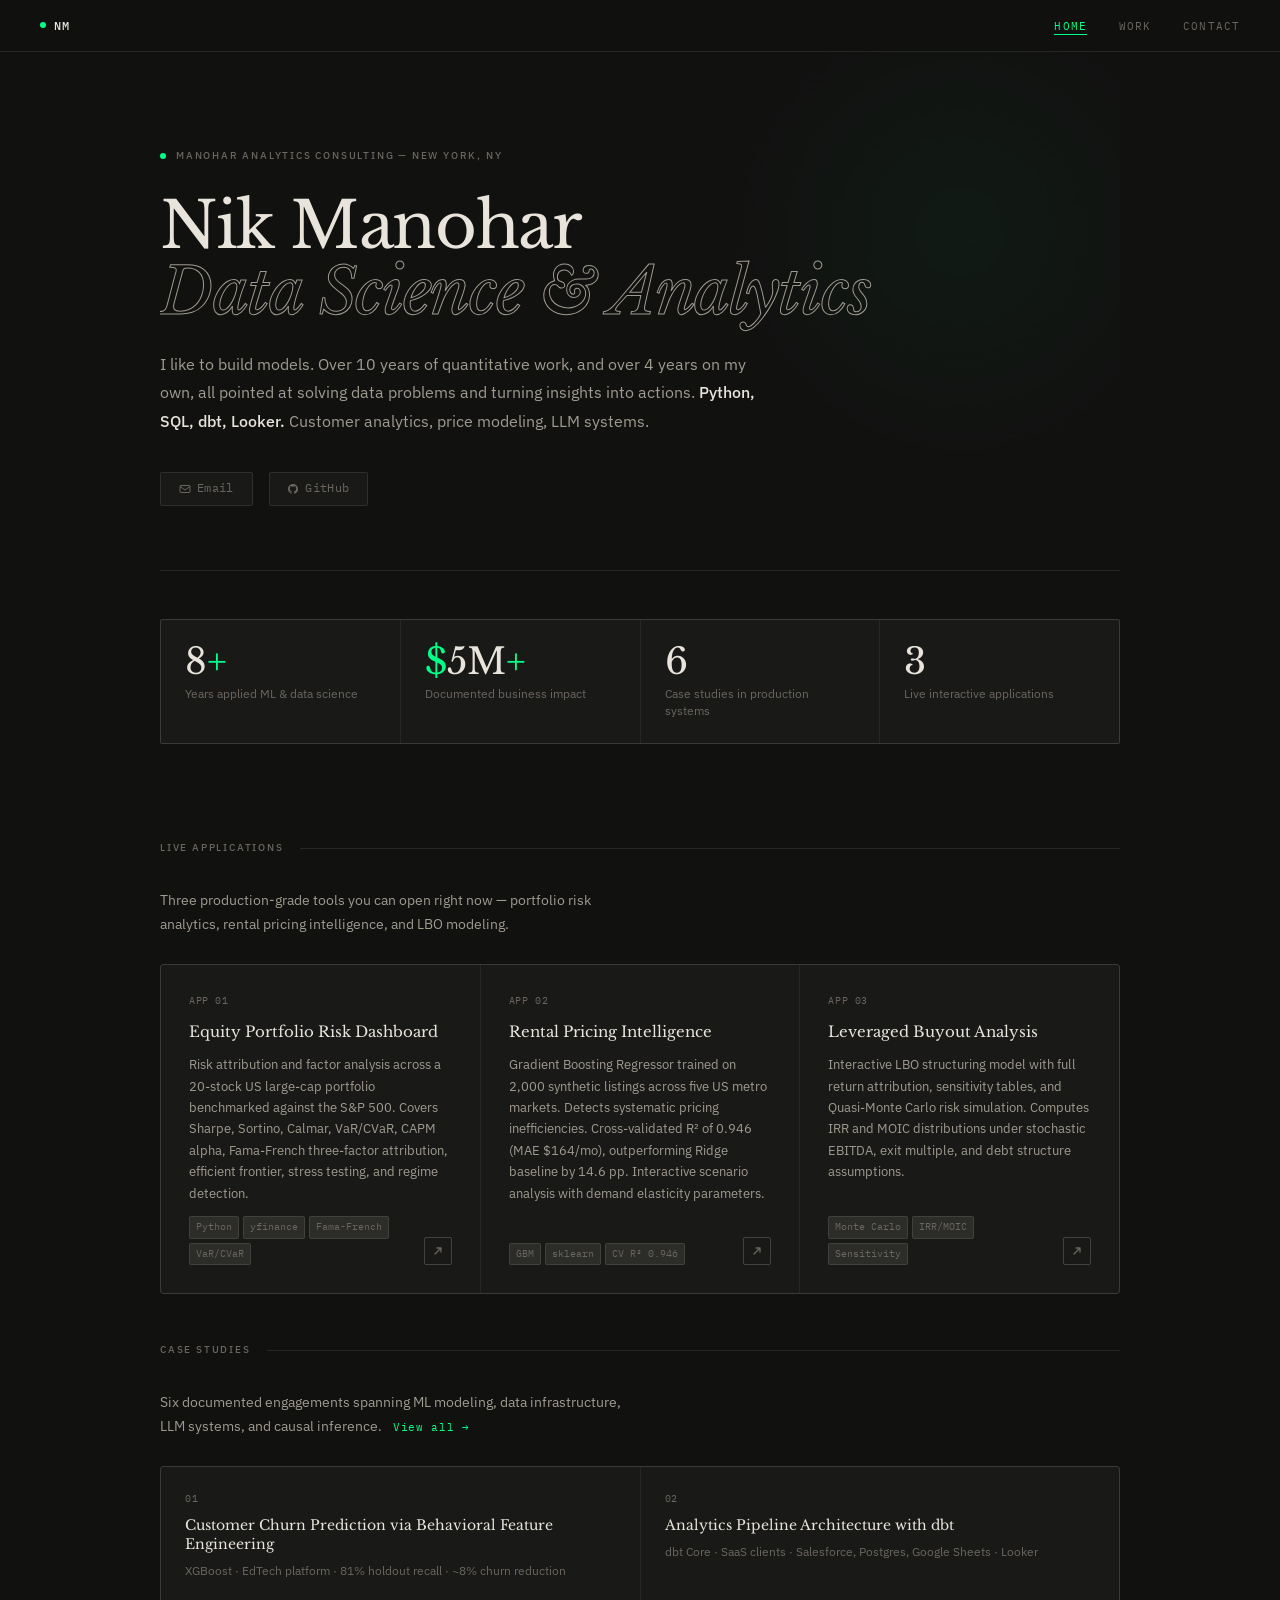
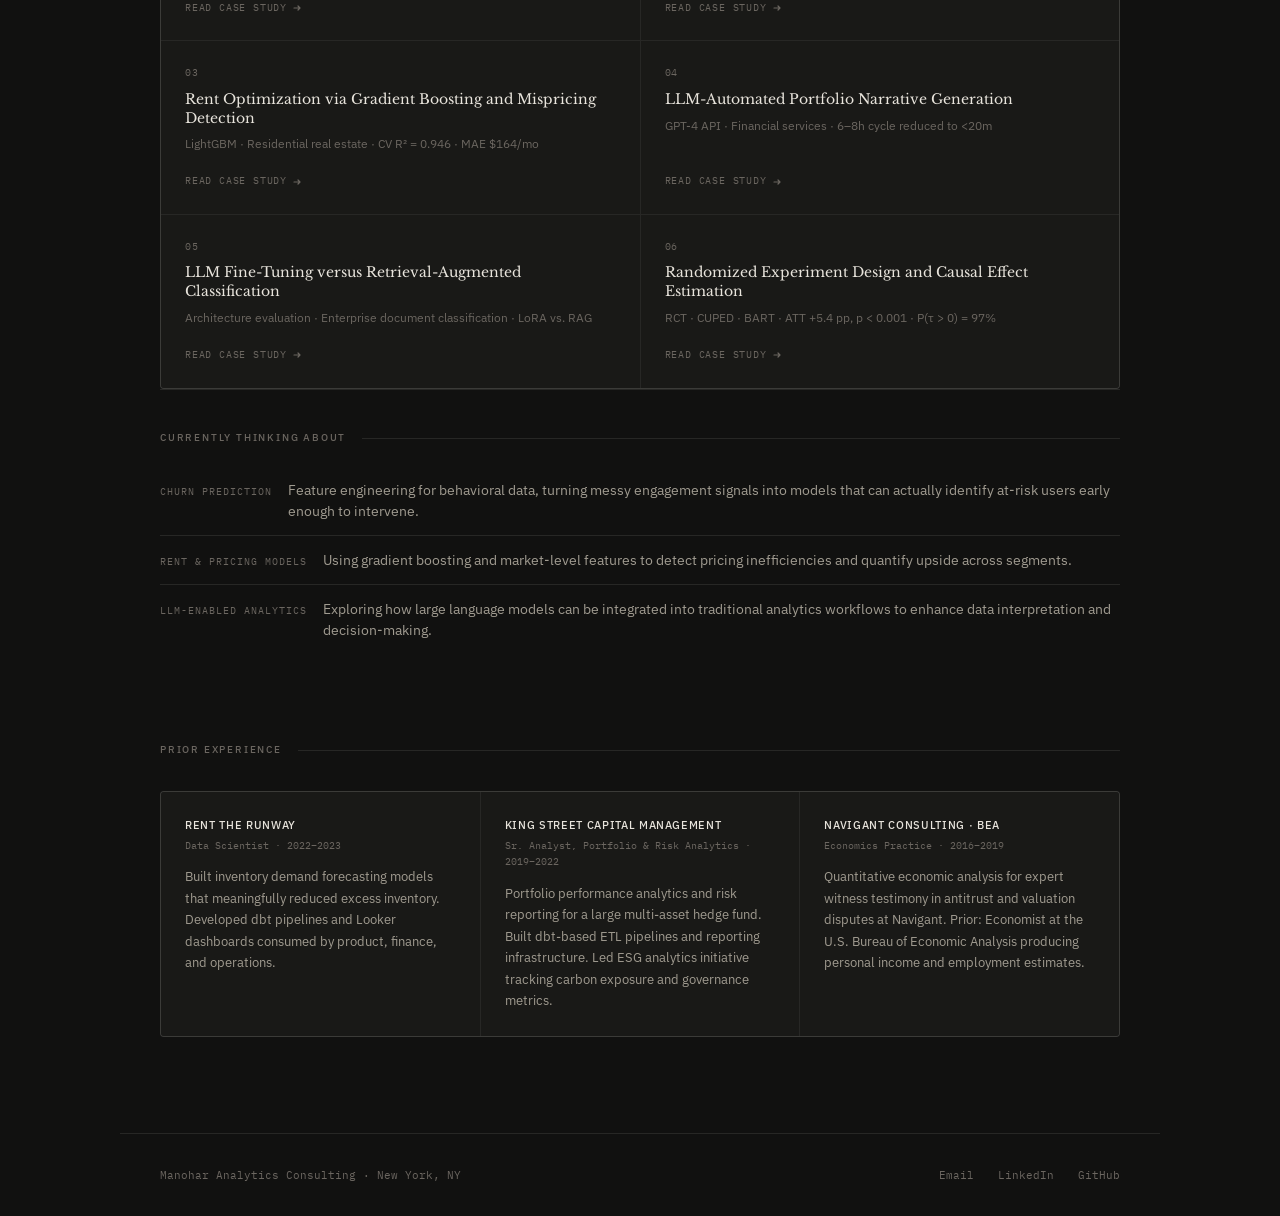
==== index.html @ 90ea55cc "Update index.html" ====
<!DOCTYPE html>
<html lang="en">
<head>
<meta charset="UTF-8">
<meta name="viewport" content="width=device-width, initial-scale=1.0">
<title>Nik Manohar - Data Science &amp; Analytics</title>
<link rel="preconnect" href="https://fonts.googleapis.com">
<link href="https://fonts.googleapis.com/css2?family=Libre+Baskerville:ital,wght@0,400;0,700;1,400&family=IBM+Plex+Sans:wght@300;400;500&family=IBM+Plex+Mono:wght@400;500&display=swap" rel="stylesheet">
<link rel="stylesheet" href="style.css">
<style>
/* ---- HERO ---- */
.hero {
  padding: 6rem 0 4rem;
  border-bottom: 0.5px solid var(--rule);
  position: relative;
  overflow: hidden;
}
.hero::before {
  content: '';
  position: absolute;
  top: -60px; right: -80px;
  width: 480px; height: 480px;
  background: radial-gradient(circle, rgba(0,255,136,0.04) 0%, transparent 70%);
  pointer-events: none;
}
.hero-eyebrow {
  display: flex;
  align-items: center;
  gap: 10px;
  margin-bottom: 1.75rem;
}
.hero-eyebrow .dot {
  width: 6px; height: 6px;
  border-radius: 50%;
  background: var(--accent);
  animation: pulse 2.4s ease-in-out infinite;
}
.hero-name {
  font-family: 'Libre Baskerville', serif;
  font-size: clamp(38px, 6vw, 64px);
  font-weight: 400;
  line-height: 1.04;
  color: var(--ink);
  letter-spacing: -0.02em;
  margin-bottom: 1.5rem;
}
.hero-name em {
  font-style: italic;
  color: transparent;
  -webkit-text-stroke: 1px var(--ink-mid);
  transition: color 0.2s, -webkit-text-stroke-color 0.2s;
}
.hero-name em:hover {
  color: var(--accent);
  -webkit-text-stroke-color: var(--accent);
}
.hero-bio {
  font-size: 16px;
  color: var(--ink-mid);
  line-height: 1.80;
  max-width: 62ch;
  margin-bottom: 2.25rem;
}
.hero-bio strong { color: var(--ink); font-weight: 500; }
.hero-contact {
  display: flex;
  flex-wrap: wrap;
  gap: 0.5rem 1rem;
  align-items: center;
}
.hero-link {
  font-family: 'IBM Plex Mono', monospace;
  font-size: 11.5px;
  color: var(--ink-dim);
  text-decoration: none;
  display: flex; align-items: center; gap: 6px;
  transition: color 0.15s, border-color 0.15s, background 0.15s;
  letter-spacing: 0.04em;
  border: 0.5px solid var(--rule);
  border-radius: 2px;
  padding: 0.4rem 1.1rem;
  background: var(--paper-2);
}
.hero-link:hover { color: var(--accent); border-color: var(--accent); }
.hero-link svg { width: 12px; height: 12px; flex-shrink: 0; }

/* ---- STATS BAND ---- */
.stats-band {
  display: grid;
  grid-template-columns: repeat(4, 1fr);
  gap: 1px;
  background: var(--rule);
  border: 0.5px solid var(--rule);
  border-radius: 2px;
  overflow: hidden;
  margin: 3rem 0;
}
.stat-cell {
  background: var(--paper-2);
  padding: 1.5rem;
  text-align: left;
}
.stat-cell-num {
  font-family: 'Libre Baskerville', serif;
  font-size: 36px;
  line-height: 1;
  color: var(--ink);
  margin-bottom: 6px;
}
.stat-cell-num .accent { color: var(--accent); }
.stat-cell-label { font-size: 12px; color: var(--ink-dim); line-height: 1.4; }
@media(max-width:640px){.stats-band{grid-template-columns:1fr 1fr;}}

/* ---- APP CARDS ---- */
.app-grid {
  display: grid;
  grid-template-columns: repeat(3, 1fr);
  gap: 1px;
  background: var(--rule);
  border: 0.5px solid var(--rule);
  border-radius: 4px;
  overflow: hidden;
}
@media(max-width:700px){.app-grid{grid-template-columns:1fr;}}

.app-card {
  background: var(--paper-2);
  padding: 1.75rem;
  text-decoration: none;
  display: flex; flex-direction: column; gap: 0.75rem;
  transition: background 0.15s;
  position: relative;
  overflow: hidden;
}
.app-card::after {
  content: '';
  position: absolute;
  bottom: 0; left: 0; right: 0;
  height: 2px;
  background: var(--accent);
  transform: scaleX(0);
  transform-origin: left;
  transition: transform 0.25s ease;
}
.app-card:hover { background: var(--paper-3); }
.app-card:hover::after { transform: scaleX(1); }

.app-num {
  font-family: 'IBM Plex Mono', monospace;
  font-size: 10px; color: var(--ink-dim); letter-spacing: 0.06em;
}
.app-title {
  font-family: 'Libre Baskerville', serif;
  font-size: 15px; font-weight: 400;
  color: var(--ink); line-height: 1.35;
}
.app-desc {
  font-size: 13px; color: var(--ink-mid); line-height: 1.65; flex: 1;
}
.app-meta {
  display: flex; justify-content: space-between;
  align-items: flex-end; gap: 0.5rem; margin-top: auto;
}
.tag-row { display: flex; flex-wrap: wrap; gap: 4px; }
.tag {
  font-family: 'IBM Plex Mono', monospace;
  font-size: 10px; padding: 2px 6px; border-radius: 2px;
  background: var(--paper-4); color: var(--ink-dim);
  border: 0.5px solid var(--rule);
}
.app-link-icon {
  width: 28px; height: 28px; flex-shrink: 0;
  border: 0.5px solid var(--rule-mid); border-radius: 2px;
  display: flex; align-items: center; justify-content: center;
  color: var(--ink-dim); transition: all 0.15s;
}
.app-card:hover .app-link-icon { border-color: var(--accent); color: var(--accent); }
.app-link-icon svg { width: 10px; height: 10px; }

/* ---- WORK PREVIEW ---- */
.work-preview {
  display: grid;
  grid-template-columns: repeat(2, 1fr);
  gap: 1px;
  background: var(--rule);
  border: 0.5px solid var(--rule);
  border-radius: 4px;
  overflow: hidden;
}
@media(max-width:640px){.work-preview{grid-template-columns:1fr;}}

.work-card {
  background: var(--paper-2);
  padding: 1.5rem;
  text-decoration: none;
  display: flex; flex-direction: column; gap: 0.5rem;
  transition: background 0.15s;
  border-right: 1px solid transparent;
}
.work-card:hover { background: var(--paper-3); }
.work-card:hover .work-num { color: var(--accent); }

.work-num {
  font-family: 'IBM Plex Mono', monospace;
  font-size: 10px; color: var(--ink-dim);
  letter-spacing: 0.06em; transition: color 0.15s;
}
.work-title {
  font-family: 'Libre Baskerville', serif;
  font-size: 14px; font-weight: 400;
  color: var(--ink); line-height: 1.35;
}
.work-sub {
  font-size: 12px; color: var(--ink-dim); line-height: 1.5;
}
.work-arrow {
  margin-top: auto; padding-top: 0.75rem;
  font-family: 'IBM Plex Mono', monospace;
  font-size: 10px; letter-spacing: 0.08em; text-transform: uppercase;
  color: var(--ink-dim); display: flex; align-items: center; gap: 5px;
  transition: color 0.15s;
}
.work-card:hover .work-arrow { color: var(--accent); }

/* ---- EXPERIENCE ---- */
.exp-grid {
  display: grid;
  grid-template-columns: repeat(3, 1fr);
  gap: 1px; background: var(--rule);
  border: 0.5px solid var(--rule); border-radius: 4px; overflow: hidden;
}
@media(max-width:640px){.exp-grid{grid-template-columns:1fr;}}

.exp-card {
  background: var(--paper-2); padding: 1.5rem;
}
.exp-org { font-size: 11px; font-weight: 500; color: var(--ink); letter-spacing: 0.06em; text-transform: uppercase; margin-bottom: 4px; }
.exp-role { font-family: 'IBM Plex Mono', monospace; font-size: 10px; color: var(--ink-dim); margin-bottom: 0.75rem; }
.exp-body { font-size: 13px; color: var(--ink-mid); line-height: 1.65; }
</style>
</head>
<body>

<nav class="site-nav">
  <a class="nav-logo" href="index.html">
    <span class="dot"></span>
    NM
  </a>
  <ul class="nav-links">
    <li><a href="index.html" class="active">Home</a></li>
    <li><a href="work.html">Work</a></li>
    <li><a href="mailto:manohar.analytics@proton.me">Contact</a></li>
  </ul>
</nav>

<div class="page-wrap">

  <!-- HERO -->
  <section class="hero">
    <div class="hero-eyebrow fade-up">
      <span class="dot"></span>
      <span class="label">Manohar Analytics Consulting — New York, NY</span>
    </div>
    <h1 class="hero-name fade-up fade-up-1">Nik Manohar<br><em>Data Science & Analytics</em></h1>
    <p class="hero-bio fade-up fade-up-2">
      I like to build models. Over 10 years of quantitative work, and over 4 years on my own, all pointed at solving data problems and turning insights into actions. <strong>Python, SQL, dbt, Looker.</strong> Customer analytics, price modeling, LLM systems.
    </p>
    <div class="hero-contact fade-up fade-up-3">
      <a class="hero-link" href="mailto:manohar.analytics@proton.me">
        <svg viewBox="0 0 12 12" fill="none"><rect x="1" y="2.5" width="10" height="7" rx="1" stroke="currentColor" stroke-width="1"/><path d="M1 3.5L6 7l5-3.5" stroke="currentColor" stroke-width="1"/></svg>
        Email
      </a>
      <a class="hero-link" href="https://github.com/nikm-ai" target="_blank">
        <svg viewBox="0 0 12 12" fill="none"><path d="M6 1C3.24 1 1 3.24 1 6c0 2.21 1.43 4.08 3.42 4.74.25.05.34-.11.34-.24v-.85c-1.39.3-1.68-.67-1.68-.67-.23-.58-.56-.73-.56-.73-.45-.31.04-.3.04-.3.5.03.76.51.76.51.44.76 1.16.54 1.44.41.04-.32.17-.54.31-.66-1.1-.13-2.26-.55-2.26-2.45 0-.54.19-.98.51-1.33-.05-.13-.22-.63.05-1.31 0 0 .42-.13 1.37.51a4.76 4.76 0 012.5 0c.95-.64 1.37-.51 1.37-.51.27.68.1 1.18.05 1.31.32.35.51.79.51 1.33 0 1.91-1.16 2.32-2.27 2.45.18.15.34.46.34.93v1.38c0 .13.09.29.34.24A5.01 5.01 0 0011 6c0-2.76-2.24-5-5-5z" fill="currentColor"/></svg>
        GitHub
      </a>
    </div>
  </section>

  <!-- STATS -->
  <div class="stats-band fade-up fade-up-4">
    <div class="stat-cell">
      <div class="stat-cell-num">8<span class="accent">+</span></div>
      <div class="stat-cell-label">Years applied ML &amp; data science</div>
    </div>
    <div class="stat-cell">
      <div class="stat-cell-num"><span class="accent">$</span>5M<span class="accent">+</span></div>
      <div class="stat-cell-label">Documented business impact</div>
    </div>
    <div class="stat-cell">
      <div class="stat-cell-num">6</div>
      <div class="stat-cell-label">Case studies in production systems</div>
    </div>
    <div class="stat-cell">
      <div class="stat-cell-num">3</div>
      <div class="stat-cell-label">Live interactive applications</div>
    </div>
  </div>

  <!-- LIVE APPS -->
  <div class="section-head fade-up">
    <span class="label">Live Applications</span>
  </div>
  <p style="font-size:14px;color:var(--ink-mid);margin-bottom:1.75rem;max-width:58ch;line-height:1.7;">
    Three production-grade tools you can open right now — portfolio risk analytics, rental pricing intelligence, and LBO modeling.
  </p>

  <div class="app-grid">
    <a href="https://nikmportfolioriskdash.streamlit.app/" target="_blank" class="app-card fade-up fade-up-1">
      <div class="app-num">APP 01</div>
      <div class="app-title">Equity Portfolio Risk Dashboard</div>
      <div class="app-desc">Risk attribution and factor analysis across a 20-stock US large-cap portfolio benchmarked against the S&amp;P 500. Covers Sharpe, Sortino, Calmar, VaR/CVaR, CAPM alpha, Fama-French three-factor attribution, efficient frontier, stress testing, and regime detection.</div>
      <div class="app-meta">
        <div class="tag-row">
          <span class="tag">Python</span>
          <span class="tag">yfinance</span>
          <span class="tag">Fama-French</span>
          <span class="tag">VaR/CVaR</span>
        </div>
        <div class="app-link-icon">
          <svg viewBox="0 0 10 10" fill="none"><path d="M2 8L8 2M8 2H4M8 2V6" stroke="currentColor" stroke-width="1.3" stroke-linecap="round"/></svg>
        </div>
      </div>
    </a>

    <a href="https://marketpricingintelligence-atvmumeubevb2x8cpbhddx.streamlit.app/" target="_blank" class="app-card fade-up fade-up-2">
      <div class="app-num">APP 02</div>
      <div class="app-title">Rental Pricing Intelligence</div>
      <div class="app-desc">Gradient Boosting Regressor trained on 2,000 synthetic listings across five US metro markets. Detects systematic pricing inefficiencies. Cross-validated R² of 0.946 (MAE $164/mo), outperforming Ridge baseline by 14.6 pp. Interactive scenario analysis with demand elasticity parameters.</div>
      <div class="app-meta">
        <div class="tag-row">
          <span class="tag">GBM</span>
          <span class="tag">sklearn</span>
          <span class="tag">CV R² 0.946</span>
        </div>
        <div class="app-link-icon">
          <svg viewBox="0 0 10 10" fill="none"><path d="M2 8L8 2M8 2H4M8 2V6" stroke="currentColor" stroke-width="1.3" stroke-linecap="round"/></svg>
        </div>
      </div>
    </a>

    <a href="https://nikmlbo.streamlit.app/" target="_blank" class="app-card fade-up fade-up-3">
      <div class="app-num">APP 03</div>
      <div class="app-title">Leveraged Buyout Analysis</div>
      <div class="app-desc">Interactive LBO structuring model with full return attribution, sensitivity tables, and Quasi-Monte Carlo risk simulation. Computes IRR and MOIC distributions under stochastic EBITDA, exit multiple, and debt structure assumptions.</div>
      <div class="app-meta">
        <div class="tag-row">
          <span class="tag">Monte Carlo</span>
          <span class="tag">IRR/MOIC</span>
          <span class="tag">Sensitivity</span>
        </div>
        <div class="app-link-icon">
          <svg viewBox="0 0 10 10" fill="none"><path d="M2 8L8 2M8 2H4M8 2V6" stroke="currentColor" stroke-width="1.3" stroke-linecap="round"/></svg>
        </div>
      </div>
    </a>
  </div>

  <!-- WORK PREVIEW -->
  <div class="section-head">
    <span class="label">Case Studies</span>
  </div>
  <p style="font-size:14px;color:var(--ink-mid);margin-bottom:1.75rem;max-width:58ch;line-height:1.7;">
    Six documented engagements spanning ML modeling, data infrastructure, LLM systems, and causal inference.
    <a href="work.html" style="color:var(--accent);text-decoration:none;margin-left:8px;font-family:'IBM Plex Mono',monospace;font-size:11px;letter-spacing:0.06em;">View all →</a>
  </p>

  <div class="work-preview">
    <a href="cs-churn.html" class="work-card">
      <div class="work-num">01</div>
      <div class="work-title">Customer Churn Prediction via Behavioral Feature Engineering</div>
      <div class="work-sub">XGBoost · EdTech platform · 81% holdout recall · ~8% churn reduction</div>
      <div class="work-arrow">Read case study <svg width="10" height="10" viewBox="0 0 10 10" fill="none"><path d="M2 5h6M6 3l2 2-2 2" stroke="currentColor" stroke-width="1.2" stroke-linecap="round" stroke-linejoin="round"/></svg></div>
    </a>
    <a href="cs-dbt.html" class="work-card">
      <div class="work-num">02</div>
      <div class="work-title">Analytics Pipeline Architecture with dbt</div>
      <div class="work-sub">dbt Core · SaaS clients · Salesforce, Postgres, Google Sheets · Looker</div>
      <div class="work-arrow">Read case study <svg width="10" height="10" viewBox="0 0 10 10" fill="none"><path d="M2 5h6M6 3l2 2-2 2" stroke="currentColor" stroke-width="1.2" stroke-linecap="round" stroke-linejoin="round"/></svg></div>
    </a>
    <a href="cs-rent.html" class="work-card">
      <div class="work-num">03</div>
      <div class="work-title">Rent Optimization via Gradient Boosting and Mispricing Detection</div>
      <div class="work-sub">LightGBM · Residential real estate · CV R² = 0.946 · MAE $164/mo</div>
      <div class="work-arrow">Read case study <svg width="10" height="10" viewBox="0 0 10 10" fill="none"><path d="M2 5h6M6 3l2 2-2 2" stroke="currentColor" stroke-width="1.2" stroke-linecap="round" stroke-linejoin="round"/></svg></div>
    </a>
    <a href="cs-llm.html" class="work-card">
      <div class="work-num">04</div>
      <div class="work-title">LLM-Automated Portfolio Narrative Generation</div>
      <div class="work-sub">GPT-4 API · Financial services · 6–8h cycle reduced to &lt;20m</div>
      <div class="work-arrow">Read case study <svg width="10" height="10" viewBox="0 0 10 10" fill="none"><path d="M2 5h6M6 3l2 2-2 2" stroke="currentColor" stroke-width="1.2" stroke-linecap="round" stroke-linejoin="round"/></svg></div>
    </a>
    <a href="cs-arch.html" class="work-card">
      <div class="work-num">05</div>
      <div class="work-title">LLM Fine-Tuning versus Retrieval-Augmented Classification</div>
      <div class="work-sub">Architecture evaluation · Enterprise document classification · LoRA vs. RAG</div>
      <div class="work-arrow">Read case study <svg width="10" height="10" viewBox="0 0 10 10" fill="none"><path d="M2 5h6M6 3l2 2-2 2" stroke="currentColor" stroke-width="1.2" stroke-linecap="round" stroke-linejoin="round"/></svg></div>
    </a>
    <a href="cs-rct.html" class="work-card">
      <div class="work-num">06</div>
      <div class="work-title">Randomized Experiment Design and Causal Effect Estimation</div>
      <div class="work-sub">RCT · CUPED · BART · ATT +5.4 pp, p &lt; 0.001 · P(τ &gt; 0) = 97%</div>
      <div class="work-arrow">Read case study <svg width="10" height="10" viewBox="0 0 10 10" fill="none"><path d="M2 5h6M6 3l2 2-2 2" stroke="currentColor" stroke-width="1.2" stroke-linecap="round" stroke-linejoin="round"/></svg></div>
    </a>
  </div>

  <!-- CURRENTLY THINKING ABOUT -->
  <div class="thinking-section fade-up">
    <div class="section-head" style="padding-top:0;margin-bottom:1.25rem;">
      <span class="label">Currently thinking about</span>
    </div>
    <div class="thinking-items">
      <div class="thinking-item">
        <span class="thinking-label">Churn Prediction</span>
        <span class="thinking-text">Feature engineering for behavioral data, turning messy engagement signals into models that can actually identify at-risk users early enough to intervene.</span>
      </div>
      <div class="thinking-item">
        <span class="thinking-label">Rent & Pricing Models</span>
        <span class="thinking-text">Using gradient boosting and market-level features to detect pricing inefficiencies and quantify upside across segments.</span>
      </div>
      <div class="thinking-item">
        <span class="thinking-label">LLM-Enabled Analytics</span>
        <span class="thinking-text">Exploring how large language models can be integrated into traditional analytics workflows to enhance data interpretation and decision-making.</span>
      </div>
    </div>
  </div>

  <!-- EXPERIENCE -->
  <div class="section-head">
    <span class="label">Prior Experience</span>
  </div>
  <div class="exp-grid">
    <div class="exp-card">
      <div class="exp-org">Rent the Runway</div>
      <div class="exp-role">Data Scientist · 2022–2023</div>
      <div class="exp-body">Built inventory demand forecasting models that meaningfully reduced excess inventory. Developed dbt pipelines and Looker dashboards consumed by product, finance, and operations.</div>
    </div>
    <div class="exp-card">
      <div class="exp-org">King Street Capital Management</div>
      <div class="exp-role">Sr. Analyst, Portfolio & Risk Analytics · 2019–2022</div>
      <div class="exp-body">Portfolio performance analytics and risk reporting for a large multi-asset hedge fund. Built dbt-based ETL pipelines and reporting infrastructure. Led ESG analytics initiative tracking carbon exposure and governance metrics.</div>
    </div>
    <div class="exp-card">
      <div class="exp-org">Navigant Consulting · BEA</div>
      <div class="exp-role">Economics Practice · 2016–2019</div>
      <div class="exp-body">Quantitative economic analysis for expert witness testimony in antitrust and valuation disputes at Navigant. Prior: Economist at the U.S. Bureau of Economic Analysis producing personal income and employment estimates.</div>
    </div>
  </div>

</div>

<footer>
  <div class="site-footer">
    <div class="footer-left">Manohar Analytics Consulting · New York, NY</div>
    <div class="footer-links">
      <a href="mailto:manohar.analytics@proton.me" style="color:var(--ink-dim)">Email</a>
      <a href="https://www.linkedin.com/in/nik-manohar/" target="_blank">LinkedIn</a>
      <a href="https://github.com/nikm-ai" target="_blank">GitHub</a>
    </div>
  </div>
</footer>

<div class="cursor-glow" id="cursorGlow"></div>

<script>
// Cursor glow
const glow = document.getElementById('cursorGlow');
let glowVisible = false;
document.addEventListener('mousemove', (e) => {
  glow.style.left = e.clientX + 'px';
  glow.style.top = e.clientY + 'px';
  if (!glowVisible) { glow.style.opacity = '1'; glowVisible = true; }
});
document.addEventListener('mouseleave', () => { glow.style.opacity = '0'; glowVisible = false; });

// Animated stat counters
function animateCounter(el, target, suffix, prefix, duration) {
  const start = performance.now();
  function step(now) {
    const elapsed = now - start;
    const progress = Math.min(elapsed / duration, 1);
    const eased = 1 - Math.pow(1 - progress, 3);
    const current = Math.floor(eased * target);
    el.innerHTML = (prefix || '') + current + (suffix || '');
    if (progress < 1) requestAnimationFrame(step);
    else el.innerHTML = (prefix || '') + target + (suffix || '');
  }
  requestAnimationFrame(step);
}

const statsBand = document.querySelector('.stats-band');
let counted = false;
if (statsBand) {
  const statsObs = new IntersectionObserver((entries) => {
    if (entries[0].isIntersecting && !counted) {
      counted = true;
      const cells = statsBand.querySelectorAll('.stat-cell-num');
      const configs = [
        { prefix: '', target: '8', suffix: '<span class="accent">+</span>' },
        { prefix: '<span class="accent">$</span>', target: '5', suffix: 'M<span class="accent">+</span>' },
        { prefix: '', target: '6', suffix: '' },
        { prefix: '', target: '3', suffix: '' },
      ];
      cells.forEach((el, i) => {
        const c = configs[i];
        if (!c) return;
        const num = parseInt(c.target);
        setTimeout(() => animateCounter(el, num, c.suffix, c.prefix, 800 + i * 120), i * 100);
      });
    }
  }, { threshold: 0.4 });
  statsObs.observe(statsBand);
}
</script>
</body>
</html>
---- style.css ----
@import url('https://fonts.googleapis.com/css2?family=Libre+Baskerville:ital,wght@0,400;0,700;1,400&family=IBM+Plex+Sans:wght@300;400;500&family=IBM+Plex+Mono:wght@400;500&display=swap');

*, *::before, *::after { box-sizing: border-box; margin: 0; padding: 0; }

:root {
  --ink:        #e8e4dc;
  --ink-mid:    #a09b90;
  --ink-dim:    #6b6660;
  --ink-faint:  #3a3733;
  --paper:      #111110;
  --paper-2:    #191917;
  --paper-3:    #222220;
  --paper-4:    #2c2c29;
  --rule:       rgba(232,228,220,0.10);
  --rule-mid:   rgba(232,228,220,0.20);
  --accent:     #00ff88;
  --accent-dim: rgba(0,255,136,0.08);
  --accent-stroke: rgba(0,255,136,0.35);
  --gold:       #c8b97a;
  --gold-dim:   rgba(200,185,122,0.12);
  --red:        #c97a6a;
  --red-dim:    rgba(201,122,106,0.12);
  --teal:       #6aacad;
  --teal-dim:   rgba(106,172,173,0.12);
}

html { background: var(--paper); scroll-behavior: smooth; }

body {
  font-family: 'IBM Plex Sans', sans-serif;
  font-weight: 400;
  font-size: 15px;
  line-height: 1.65;
  color: var(--ink);
  background: var(--paper);
  min-height: 100vh;
}

/* ---- NAV ---- */
.site-nav {
  position: sticky; top: 0; z-index: 100;
  display: flex;
  justify-content: space-between;
  align-items: center;
  padding: 0 2.5rem;
  height: 52px;
  background: rgba(17,17,16,0.92);
  backdrop-filter: blur(12px);
  border-bottom: 0.5px solid var(--rule);
}
.nav-logo {
  font-family: 'IBM Plex Mono', monospace;
  font-size: 12px;
  font-weight: 500;
  letter-spacing: 0.06em;
  color: var(--ink);
  text-decoration: none;
  display: flex;
  align-items: center;
  gap: 8px;
}
.nav-logo .dot {
  width: 6px; height: 6px;
  border-radius: 50%;
  background: var(--accent);
  animation: pulse 2.4s ease-in-out infinite;
}
@keyframes pulse {
  0%,100%{opacity:1;transform:scale(1)} 50%{opacity:0.4;transform:scale(0.75)}
}
.nav-links {
  display: flex; gap: 2rem; list-style: none;
}
.nav-links a {
  font-family: 'IBM Plex Mono', monospace;
  font-size: 11px;
  letter-spacing: 0.10em;
  text-transform: uppercase;
  color: var(--ink-dim);
  text-decoration: none;
  transition: color 0.15s;
}
.nav-links a:hover, .nav-links a.active { color: var(--accent); }

/* ---- LAYOUT ---- */
.page-wrap {
  max-width: 1040px;
  margin: 0 auto;
  padding: 0 2.5rem 6rem;
}

/* ---- TYPE ---- */
.label {
  font-size: 10px;
  font-weight: 500;
  letter-spacing: 0.18em;
  text-transform: uppercase;
  color: var(--ink-dim);
}

h1 {
  font-family: 'Libre Baskerville', serif;
  font-weight: 400;
  line-height: 1.05;
  color: var(--ink);
  letter-spacing: -0.01em;
}
h1 em { font-style: italic; color: var(--ink-mid); }

h2 {
  font-family: 'Libre Baskerville', serif;
  font-weight: 400;
  line-height: 1.2;
  color: var(--ink);
}
h2 em { font-style: italic; color: var(--ink-mid); }

hr.rule {
  border: none;
  border-top: 0.5px solid var(--rule);
  margin: 3rem 0;
}

/* ---- SECTION HEAD ---- */
.section-head {
  display: flex;
  align-items: center;
  gap: 1rem;
  margin-bottom: 2rem;
  padding-top: 3rem;
}
.section-head::after {
  content: '';
  flex: 1;
  height: 0.5px;
  background: var(--rule);
}

/* ---- BUTTONS ---- */
.btn {
  display: inline-flex;
  align-items: center;
  gap: 6px;
  font-family: 'IBM Plex Mono', monospace;
  font-size: 11px;
  font-weight: 500;
  letter-spacing: 0.08em;
  text-transform: uppercase;
  text-decoration: none;
  padding: 8px 18px;
  border: 0.5px solid var(--rule-mid);
  border-radius: 2px;
  color: var(--ink-mid);
  background: transparent;
  cursor: pointer;
  transition: all 0.15s;
}
.btn:hover { border-color: var(--ink-mid); color: var(--ink); background: var(--paper-3); }
.btn.accent { border-color: var(--accent-stroke); color: var(--accent); }
.btn.accent:hover { background: var(--accent-dim); }
.btn svg { width: 10px; height: 10px; flex-shrink: 0; }

/* ---- STAT BOX ---- */
.stat-box {
  border: 0.5px solid var(--rule);
  border-radius: 2px;
  padding: 1rem;
  background: var(--paper-3);
}
.stat-num {
  font-family: 'Libre Baskerville', serif;
  font-size: 30px;
  line-height: 1;
  color: var(--ink);
  margin-bottom: 4px;
}
.stat-num.accent { color: var(--accent); }
.stat-unit {
  font-size: 10px;
  font-weight: 500;
  letter-spacing: 0.09em;
  text-transform: uppercase;
  color: var(--ink-dim);
}
.stat-note {
  font-size: 12px;
  color: var(--ink-dim);
  margin-top: 6px;
  line-height: 1.5;
}

/* ---- CALLOUT ---- */
.callout {
  border-left: 2px solid var(--gold);
  background: var(--gold-dim);
  padding: 0.75rem 1rem;
  border-radius: 0 2px 2px 0;
  font-size: 13px;
  color: var(--ink);
  line-height: 1.65;
  margin: 1rem 0;
}
.callout.accent { border-color: var(--accent); background: var(--accent-dim); }
.callout.red { border-color: var(--red); background: var(--red-dim); color: var(--ink-mid); }
.callout.teal { border-color: var(--teal); background: var(--teal-dim); color: var(--ink-mid); }

/* ---- TABLE ---- */
.dtable { width:100%; border-collapse:collapse; font-size:12.5px; }
.dtable th {
  font-size:10px; font-weight:500; letter-spacing:0.12em; text-transform:uppercase;
  color:var(--ink-dim); text-align:left; padding:6px 12px 6px 0;
  border-bottom:0.5px solid var(--rule-mid);
}
.dtable td {
  padding:8px 12px 8px 0; color:var(--ink-mid);
  border-bottom:0.5px solid var(--rule);
  vertical-align:top; line-height:1.5;
}
.dtable td:first-child { color:var(--ink); }
.dtable tr:last-child td { border-bottom:none; }

/* ---- BAR CHART ---- */
.bar-chart { display:flex; flex-direction:column; gap:10px; }
.bar-row { display:flex; align-items:center; gap:10px; }
.bar-label { font-size:12px; color:var(--ink-mid); min-width:130px; flex-shrink:0; }
.bar-track { flex:1; height:5px; background:var(--paper-4); border-radius:1px; overflow:hidden; }
.bar-fill { height:100%; border-radius:1px; background: var(--ink-faint); }
.bar-fill.accent { background: var(--accent); }
.bar-fill.teal { background: var(--teal); }
.bar-val { font-family:'IBM Plex Mono',monospace; font-size:11px; color:var(--ink-dim); min-width:50px; text-align:right; }

/* ---- BLIST ---- */
.blist { list-style:none; padding:0; margin:0.75rem 0; }
.blist li {
  font-size:13.5px; color:var(--ink-mid);
  padding:7px 0 7px 1.25rem;
  border-bottom:0.5px solid var(--rule);
  position:relative; line-height:1.55;
}
.blist li:last-child { border-bottom:none; }
.blist li::before {
  content:''; position:absolute; left:0; top:15px;
  width:5px; height:1px; background:var(--ink-dim);
}

/* ---- CODE INLINE ---- */
code {
  font-family:'IBM Plex Mono',monospace; font-size:12px;
  background:var(--paper-4); padding:1px 5px; border-radius:2px; color:var(--teal);
}

/* ---- VERDICT ---- */
.verdict {
  display:inline-block; font-size:10px; font-weight:500;
  letter-spacing:0.10em; text-transform:uppercase;
  padding:3px 10px; border-radius:2px; margin-bottom:0.75rem;
}
.verdict.rec { background:var(--teal-dim); color:var(--teal); border:0.5px solid var(--teal); }
.verdict.out { background:var(--red-dim); color:var(--red); border:0.5px solid var(--red); }
.verdict.neu { background:var(--gold-dim); color:var(--gold); border:0.5px solid var(--gold); }

/* ---- FOOTNOTE ---- */
.footnote {
  font-size:11.5px; color:var(--ink-dim);
  border-top:0.5px solid var(--rule);
  padding-top:0.75rem; margin-top:1.25rem;
  font-style:italic; line-height:1.6;
}

/* ---- TWO / THREE COL ---- */
.two-col { display:grid; grid-template-columns:1fr 1fr; gap:2.5rem; }
.three-col { display:grid; grid-template-columns:repeat(3,1fr); gap:1rem; }
@media(max-width:640px){
  .two-col{grid-template-columns:1fr;}
  .three-col{grid-template-columns:1fr 1fr;}
}

/* ---- PIPELINE ---- */
.pipeline {
  display:grid; grid-template-columns:repeat(5,1fr);
  gap:1px; background:var(--rule);
  border:0.5px solid var(--rule); border-radius:2px; overflow:hidden; margin:1rem 0;
}
.pl-node { background:var(--paper-3); padding:0.75rem; text-align:center; }
.pl-name { font-size:11px; font-weight:500; color:var(--ink); letter-spacing:0.04em; }
.pl-sub { font-size:10px; color:var(--ink-dim); margin-top:2px; }
.pl-node.active .pl-name { color:var(--accent); }

/* ---- FOOTER ---- */
.site-footer {
  border-top:0.5px solid var(--rule);
  padding:2rem 2.5rem;
  display:flex;
  justify-content:space-between;
  align-items:center;
  max-width:1040px;
  margin:0 auto;
}
.footer-left { font-family:'IBM Plex Mono',monospace; font-size:11px; color:var(--ink-dim); }
.footer-links { display:flex; gap:1.5rem; }
.footer-links a {
  font-family:'IBM Plex Mono',monospace; font-size:11px;
  color:var(--ink-dim); text-decoration:none;
  transition:color 0.15s;
}
.footer-links a:hover { color:var(--accent); }

/* ---- FADE IN ---- */
@keyframes fadeUp {
  from { opacity:0; transform:translateY(16px); }
  to { opacity:1; transform:translateY(0); }
}
.fade-up { animation: fadeUp 0.5s ease both; }
.fade-up-1 { animation-delay: 0.05s; }
.fade-up-2 { animation-delay: 0.12s; }
.fade-up-3 { animation-delay: 0.20s; }
.fade-up-4 { animation-delay: 0.28s; }
.fade-up-5 { animation-delay: 0.36s; }

/* ---- CURSOR GLOW ---- */
.cursor-glow {
  pointer-events: none;
  position: fixed;
  width: 320px; height: 320px;
  border-radius: 50%;
  background: radial-gradient(circle, rgba(0,255,136,0.06) 0%, transparent 70%);
  transform: translate(-50%, -50%);
  transition: opacity 0.3s ease;
  z-index: 9999;
  opacity: 0;
}

/* ---- ENHANCED CARD HOVER ---- */
.app-card {
  transition: background 0.2s, transform 0.2s, box-shadow 0.2s !important;
}
.app-card:hover {
  transform: translateY(-2px);
  box-shadow: 0 8px 32px rgba(0,255,136,0.06);
}

.stat-cell {
  transition: background 0.2s;
  cursor: default;
}
.stat-cell:hover {
  background: var(--paper-3);
}
.stat-cell:hover .stat-cell-num { color: var(--accent); }
.stat-cell:hover .stat-cell-num .accent { color: var(--ink); }

.work-card {
  transition: background 0.2s, transform 0.15s !important;
}
.work-card:hover {
  transform: translateX(3px);
}

.exp-card {
  transition: background 0.2s;
}
.exp-card:hover {
  background: var(--paper-3);
}
.exp-card:hover .exp-org { color: var(--accent); }

/* ---- NAV LINK UNDERLINE DRAW ---- */
.nav-links a {
  position: relative;
}
.nav-links a::after {
  content: '';
  position: absolute;
  bottom: -2px; left: 0;
  width: 100%; height: 1px;
  background: var(--accent);
  transform: scaleX(0);
  transform-origin: left;
  transition: transform 0.2s ease;
}
.nav-links a:hover::after,
.nav-links a.active::after {
  transform: scaleX(1);
}

/* ---- HERO LINK HOVER ---- */
.hero-link {
  transition: color 0.15s, letter-spacing 0.15s !important;
}
.hero-link:hover {
  letter-spacing: 0.06em;
}

/* ---- STAT COUNTER ANIMATION ---- */
@keyframes countUp {
  from { opacity: 0; transform: translateY(8px); }
  to { opacity: 1; transform: translateY(0); }
}
.stat-cell-num.counting {
  animation: countUp 0.4s ease both;
}

/* ---- TAG HOVER ---- */
.tag, .cs-tag {
  transition: background 0.15s, border-color 0.15s, color 0.15s;
}
.tag:hover, .cs-tag:hover {
  background: var(--paper-3);
  border-color: var(--accent-stroke);
  color: var(--ink);
}

/* ---- CS ROW ENHANCED ---- */
.cs-row {
  transition: background 0.15s, padding-left 0.15s;
}
.cs-row:hover {
  padding-left: 6px;
}

/* ---- FOOTER LINK UNDERLINE ---- */
.footer-links a {
  position: relative;
}
.footer-links a::after {
  content: '';
  position: absolute;
  bottom: -2px; left: 0;
  width: 100%; height: 1px;
  background: var(--accent);
  transform: scaleX(0);
  transform-origin: left;
  transition: transform 0.18s ease;
}
.footer-links a:hover::after {
  transform: scaleX(1);
}

/* ---- SECTION HEAD LABEL HOVER ---- */
.section-head:hover .label {
  color: var(--accent);
  transition: color 0.15s;
}

/* ---- OUTCOME CELL HOVER (case studies) ---- */
.outcome-cell {
  transition: background 0.15s;
}
.outcome-cell:hover {
  background: var(--paper-3);
}
.outcome-cell:hover .outcome-num {
  text-shadow: 0 0 20px rgba(0,255,136,0.3);
}

/* ---- THINKING SECTION ---- */
.thinking-section {
  margin: 0;
  padding: 2.5rem 0;
  border-top: 0.5px solid var(--rule);
}
.thinking-items {
  display: flex;
  flex-direction: column;
  gap: 0;
}
.thinking-item {
  display: flex;
  align-items: baseline;
  gap: 1rem;
  padding: 0.85rem 0;
  border-bottom: 0.5px solid var(--rule);
  transition: padding-left 0.15s;
}
.thinking-item:last-child { border-bottom: none; }
.thinking-item:hover { padding-left: 6px; }
.thinking-item:hover .thinking-label { color: var(--accent); }
.thinking-label {
  font-family: 'IBM Plex Mono', monospace;
  font-size: 10px;
  letter-spacing: 0.10em;
  text-transform: uppercase;
  color: var(--ink-dim);
  min-width: 80px;
  flex-shrink: 0;
  transition: color 0.15s;
}
.thinking-text {
  font-size: 13.5px;
  color: var(--ink-mid);
  line-height: 1.55;
}
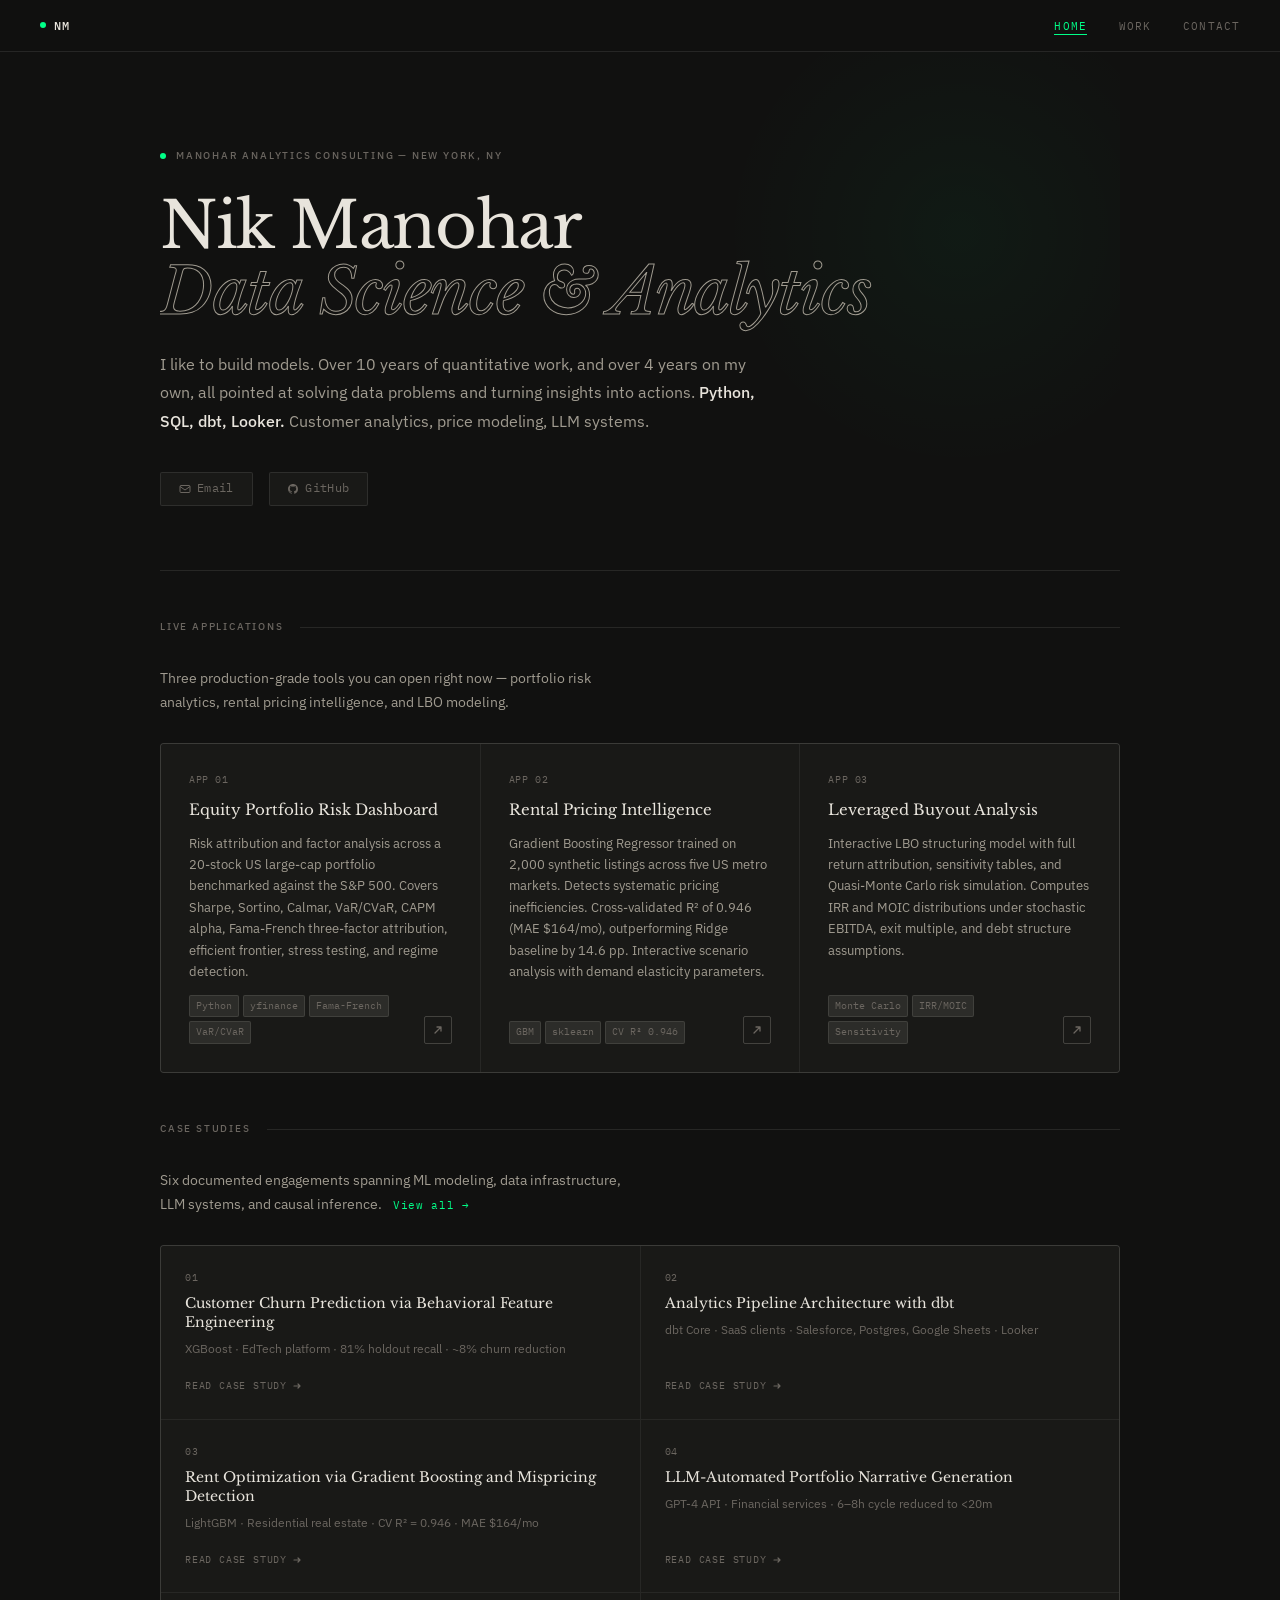
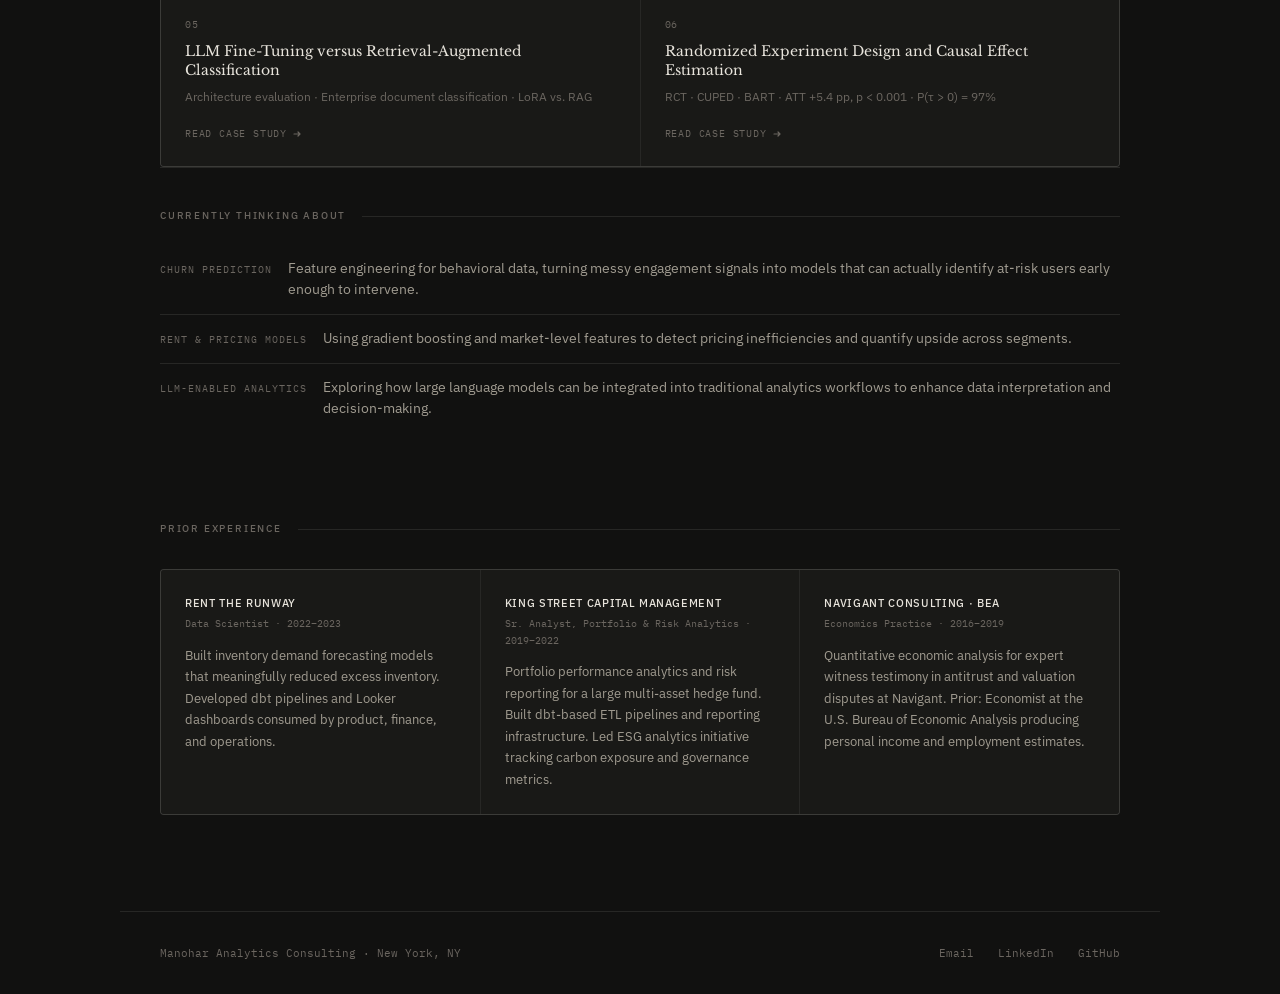
==== commit 0919f17c: "removing stats" ====
--- a/index.html
+++ b/index.html
@@ -276,26 +276,6 @@
       </a>
     </div>
   </section>
-
-  <!-- STATS -->
-  <div class="stats-band fade-up fade-up-4">
-    <div class="stat-cell">
-      <div class="stat-cell-num">8<span class="accent">+</span></div>
-      <div class="stat-cell-label">Years applied ML &amp; data science</div>
-    </div>
-    <div class="stat-cell">
-      <div class="stat-cell-num"><span class="accent">$</span>5M<span class="accent">+</span></div>
-      <div class="stat-cell-label">Documented business impact</div>
-    </div>
-    <div class="stat-cell">
-      <div class="stat-cell-num">6</div>
-      <div class="stat-cell-label">Case studies in production systems</div>
-    </div>
-    <div class="stat-cell">
-      <div class="stat-cell-num">3</div>
-      <div class="stat-cell-label">Live interactive applications</div>
-    </div>
-  </div>
 
   <!-- LIVE APPS -->
   <div class="section-head fade-up">
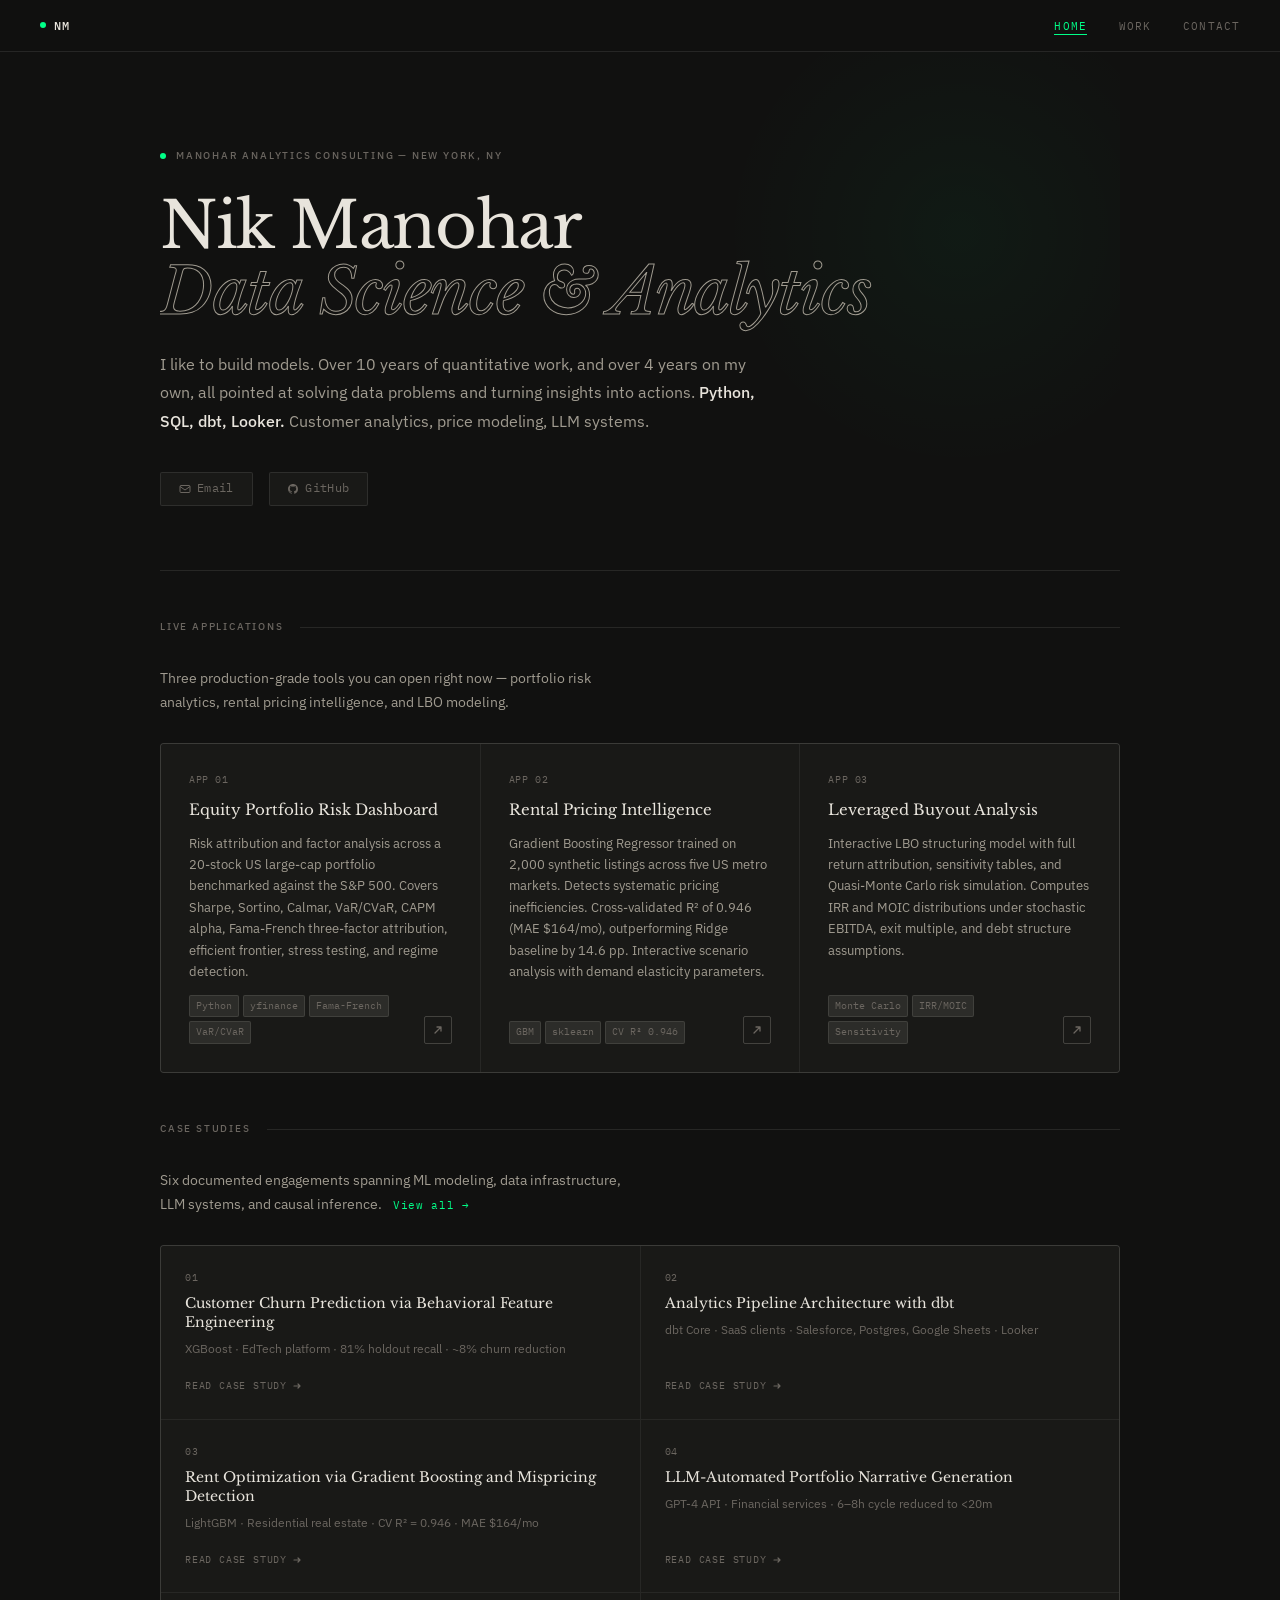
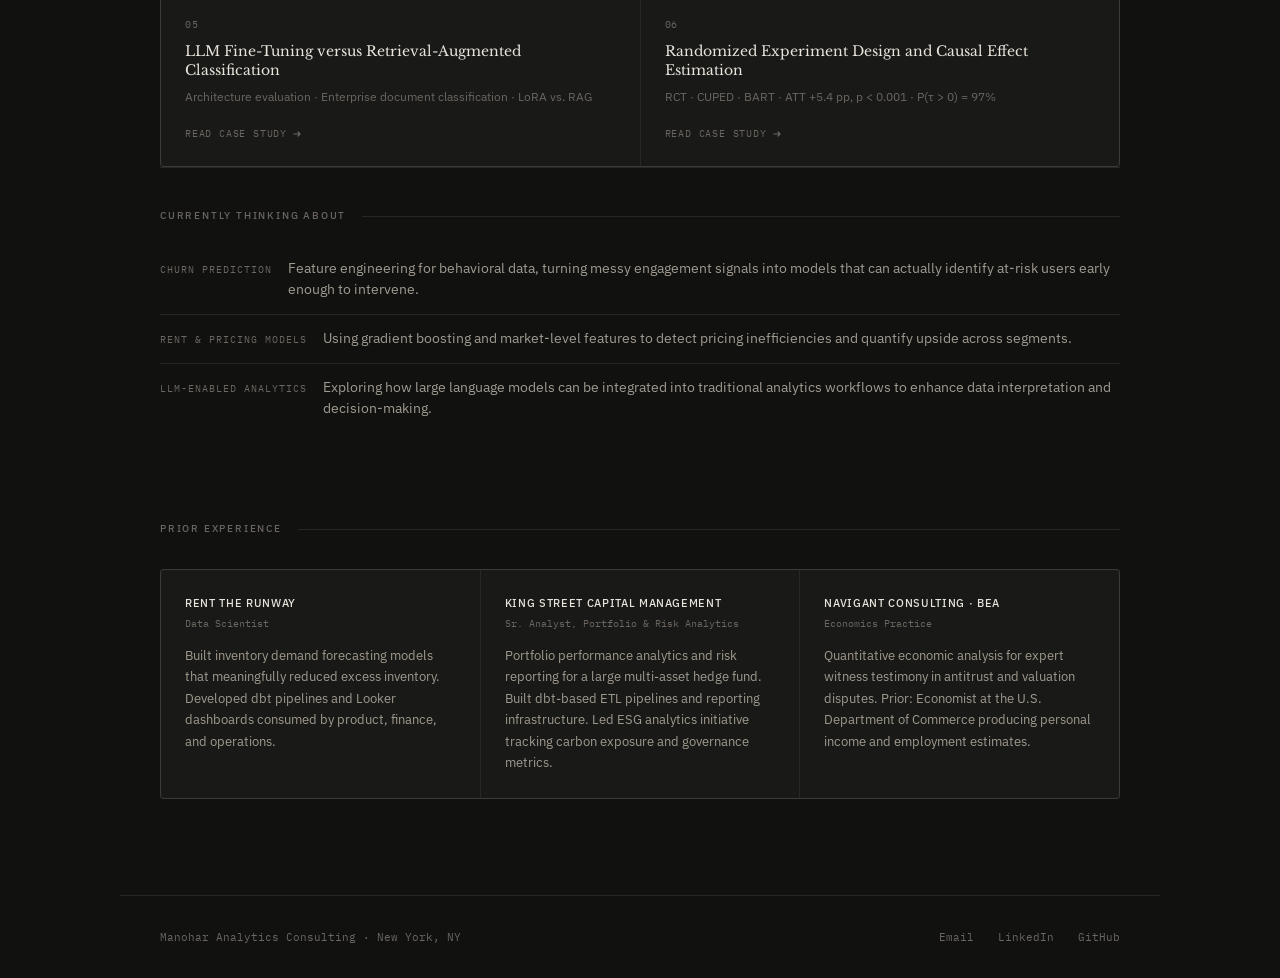
==== commit ce3f8a72: "Update print statement from 'Hello' to 'Goodbye'" ====
--- a/index.html
+++ b/index.html
@@ -412,18 +412,18 @@
   <div class="exp-grid">
     <div class="exp-card">
       <div class="exp-org">Rent the Runway</div>
-      <div class="exp-role">Data Scientist · 2022–2023</div>
+      <div class="exp-role">Data Scientist</div>
       <div class="exp-body">Built inventory demand forecasting models that meaningfully reduced excess inventory. Developed dbt pipelines and Looker dashboards consumed by product, finance, and operations.</div>
     </div>
     <div class="exp-card">
       <div class="exp-org">King Street Capital Management</div>
-      <div class="exp-role">Sr. Analyst, Portfolio & Risk Analytics · 2019–2022</div>
+      <div class="exp-role">Sr. Analyst, Portfolio & Risk Analytics</div>
       <div class="exp-body">Portfolio performance analytics and risk reporting for a large multi-asset hedge fund. Built dbt-based ETL pipelines and reporting infrastructure. Led ESG analytics initiative tracking carbon exposure and governance metrics.</div>
     </div>
     <div class="exp-card">
       <div class="exp-org">Navigant Consulting · BEA</div>
-      <div class="exp-role">Economics Practice · 2016–2019</div>
-      <div class="exp-body">Quantitative economic analysis for expert witness testimony in antitrust and valuation disputes at Navigant. Prior: Economist at the U.S. Bureau of Economic Analysis producing personal income and employment estimates.</div>
+      <div class="exp-role">Economics Practice</div>
+      <div class="exp-body">Quantitative economic analysis for expert witness testimony in antitrust and valuation disputes. Prior: Economist at the U.S. Department of Commerce producing personal income and employment estimates.</div>
     </div>
   </div>
 
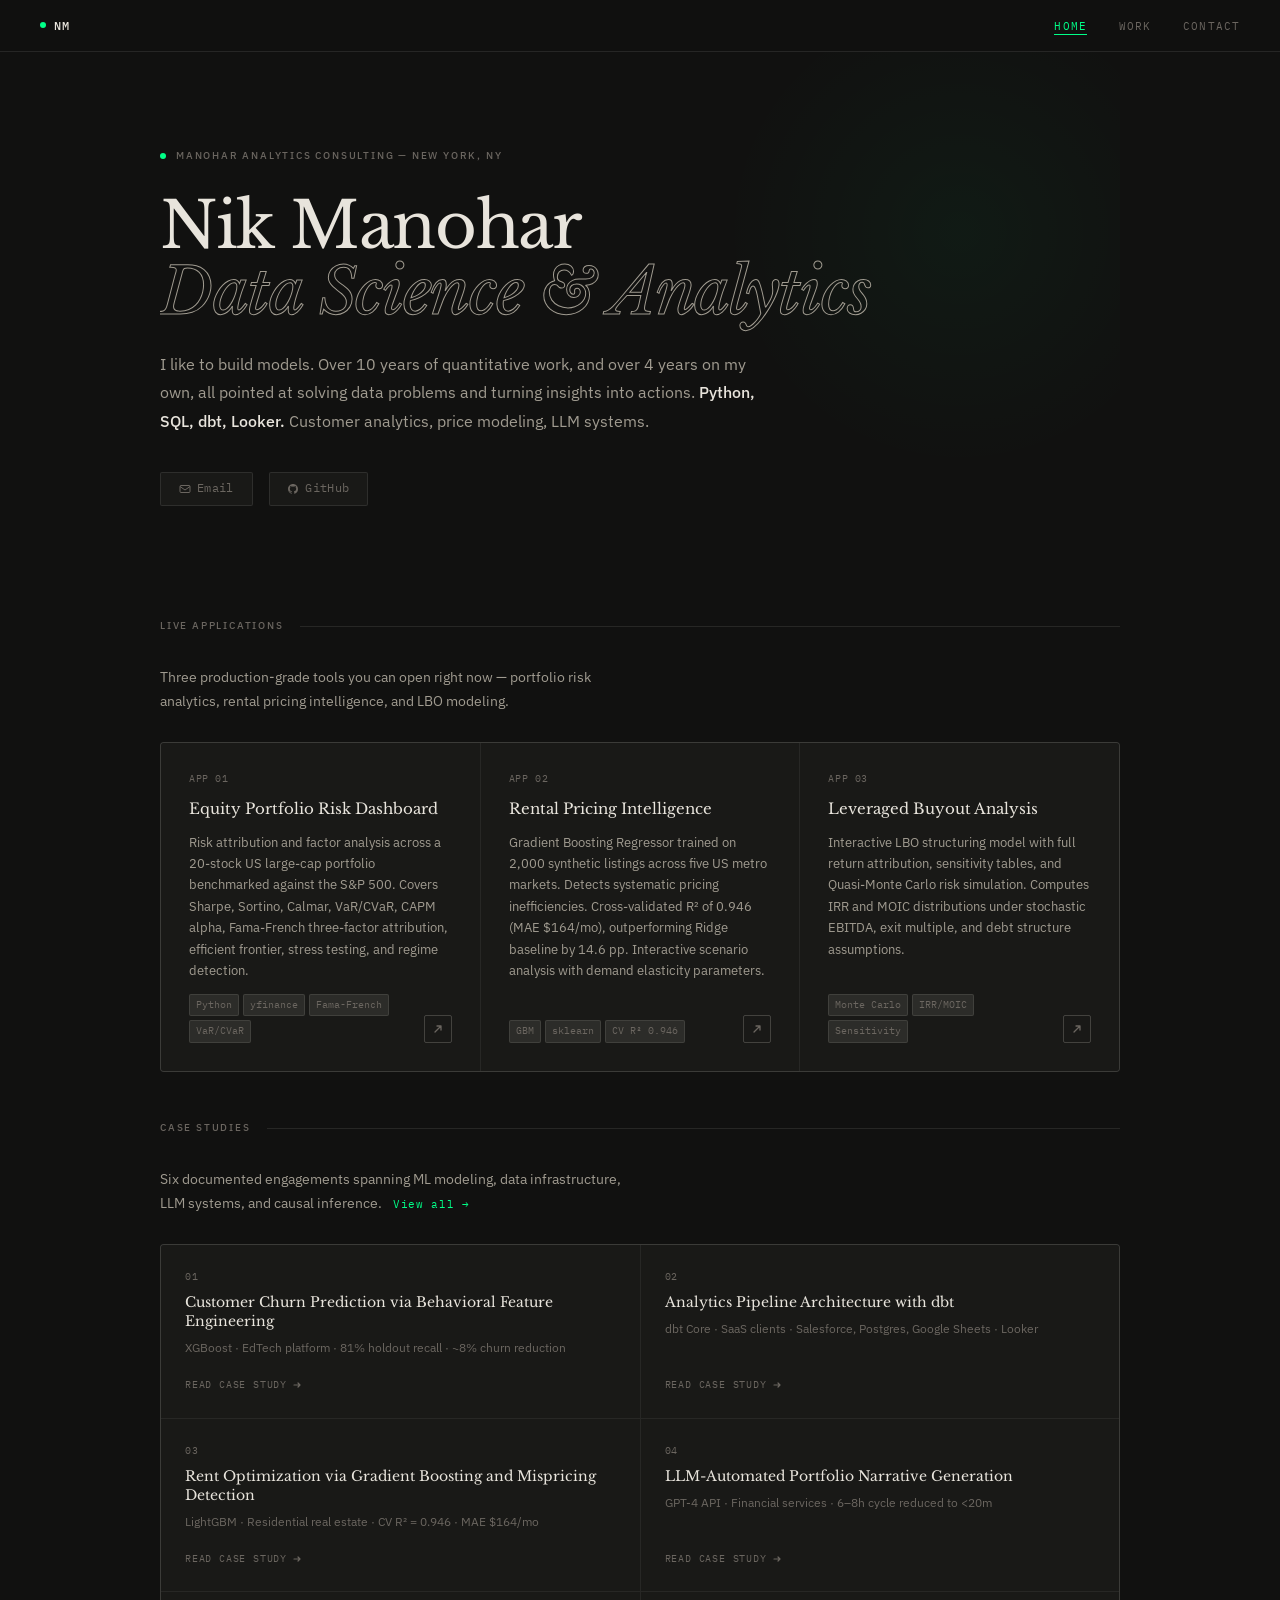
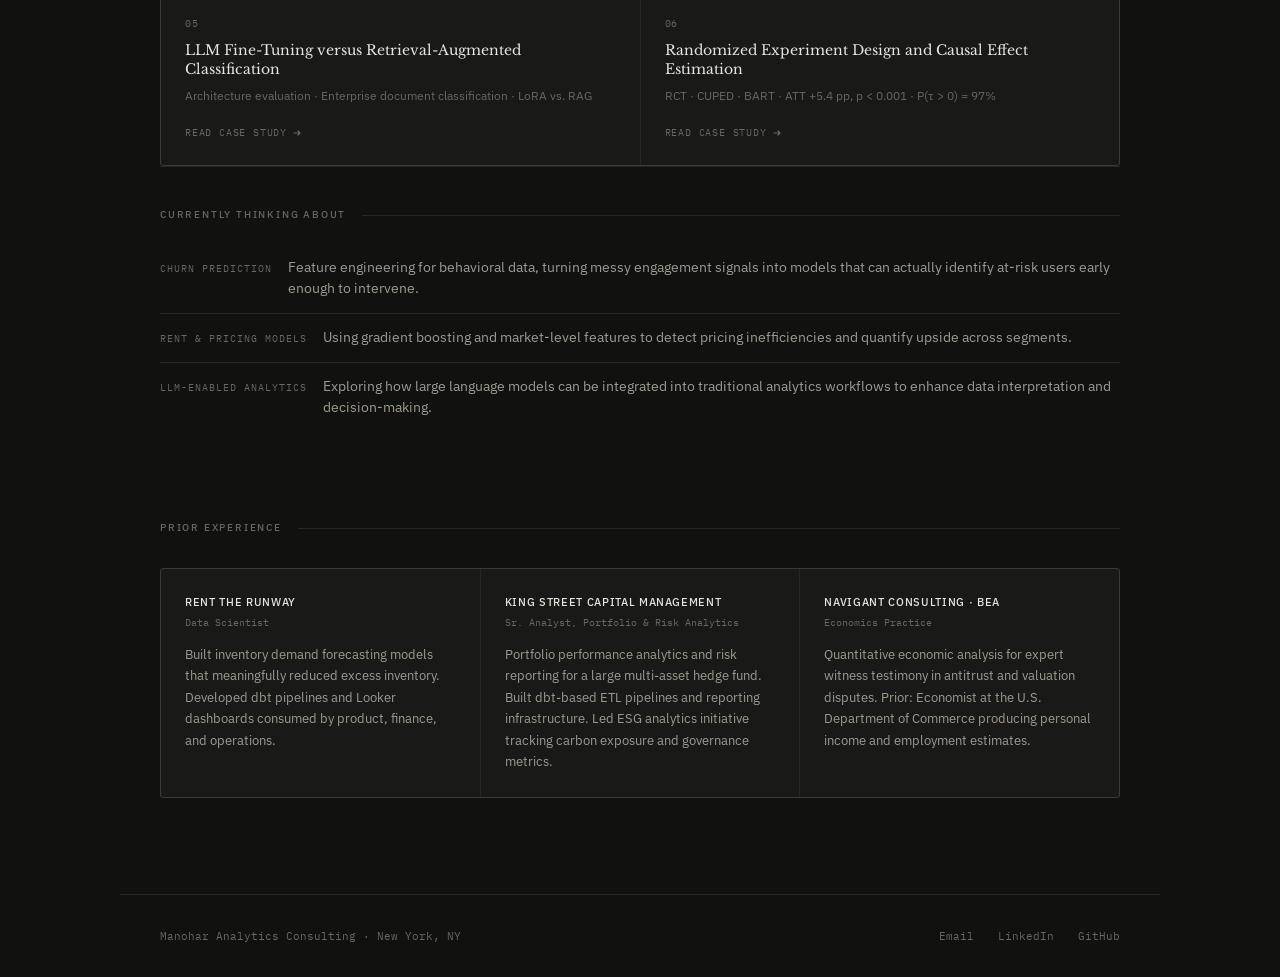
==== commit a23cd41a: "Update index.html" ====
--- a/index.html
+++ b/index.html
@@ -11,7 +11,6 @@
 /* ---- HERO ---- */
 .hero {
   padding: 6rem 0 4rem;
-  border-bottom: 0.5px solid var(--rule);
   position: relative;
   overflow: hidden;
 }
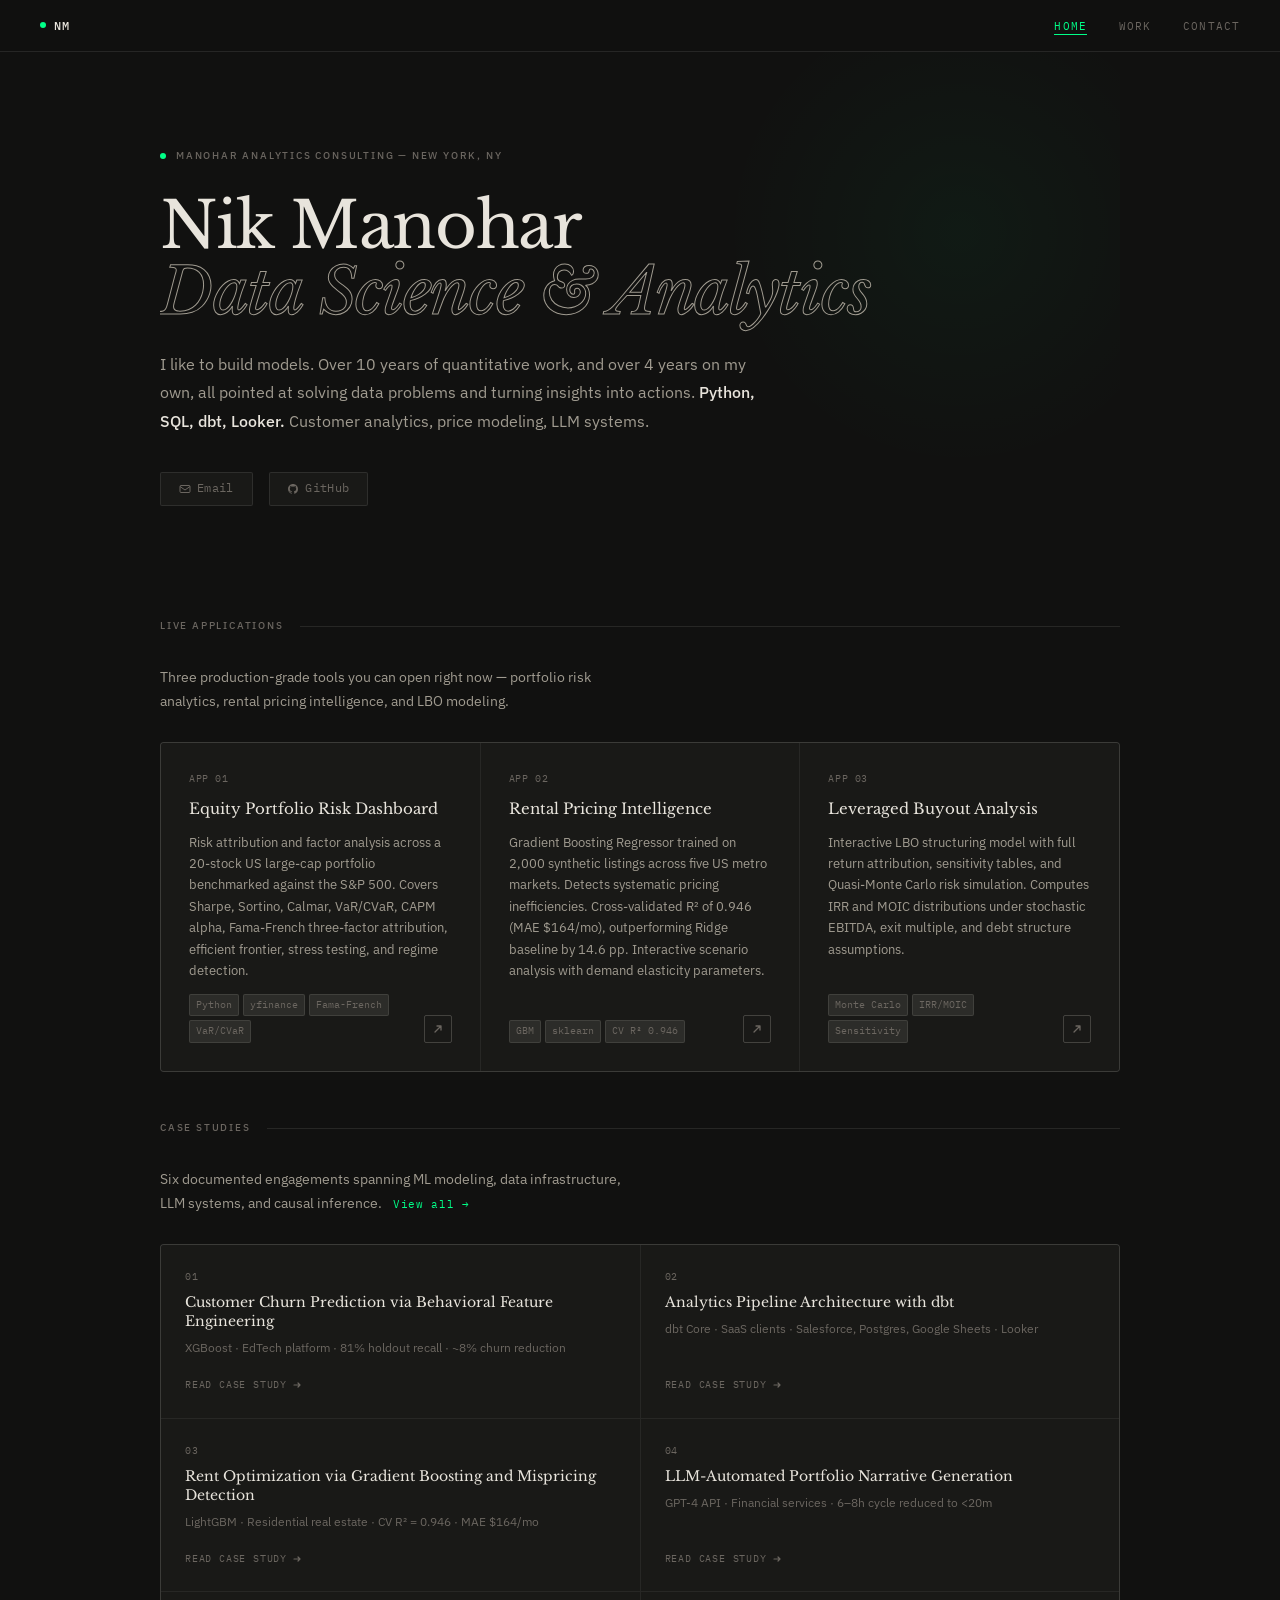
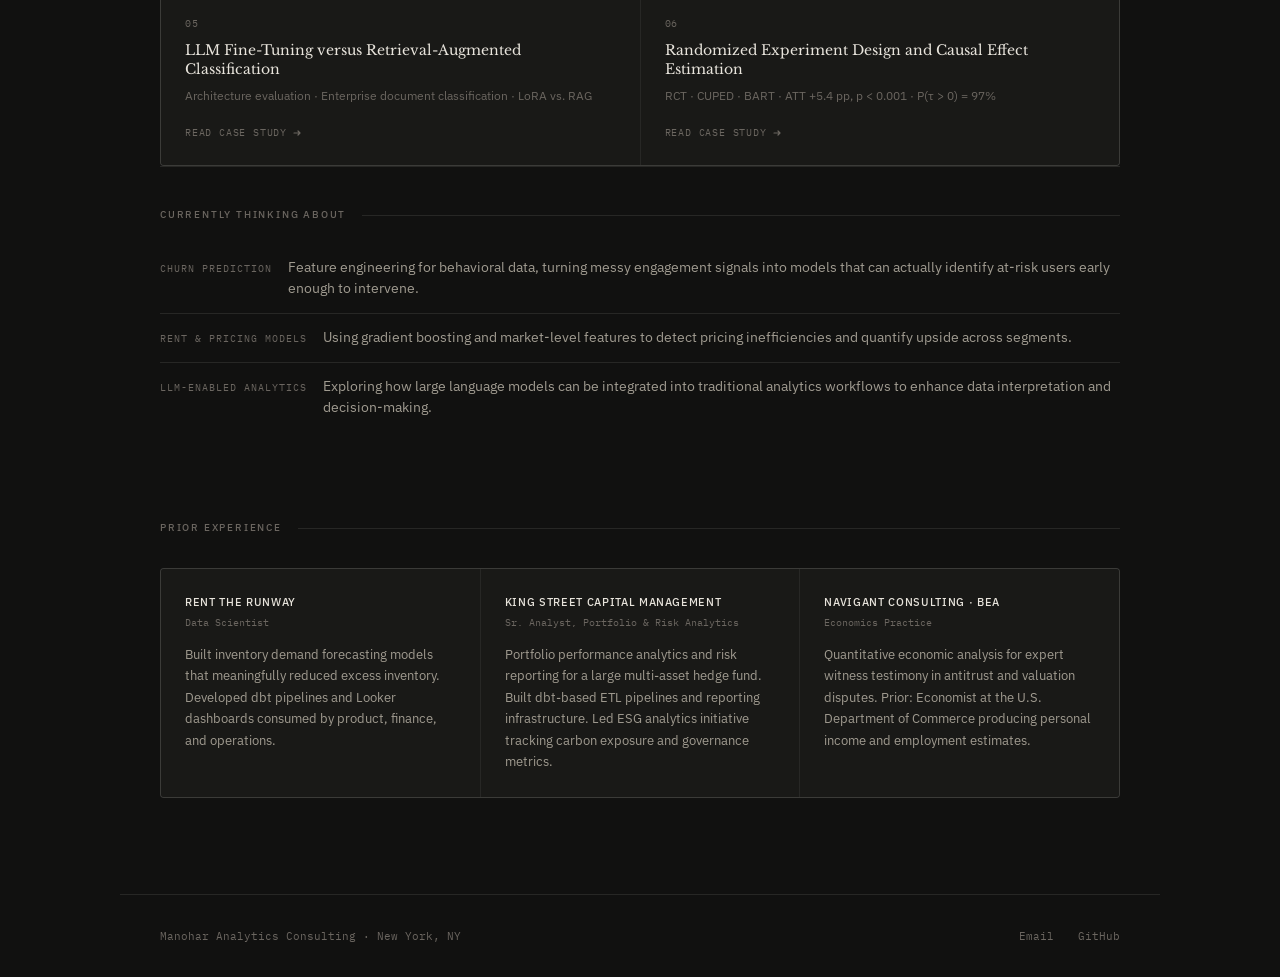
==== commit aa7ba67e: "Update fmt.Println message from 'Hello' to 'Goodbye'" ====
--- a/index.html
+++ b/index.html
@@ -433,7 +433,6 @@
     <div class="footer-left">Manohar Analytics Consulting · New York, NY</div>
     <div class="footer-links">
       <a href="mailto:manohar.analytics@proton.me" style="color:var(--ink-dim)">Email</a>
-      <a href="https://www.linkedin.com/in/nik-manohar/" target="_blank">LinkedIn</a>
       <a href="https://github.com/nikm-ai" target="_blank">GitHub</a>
     </div>
   </div>
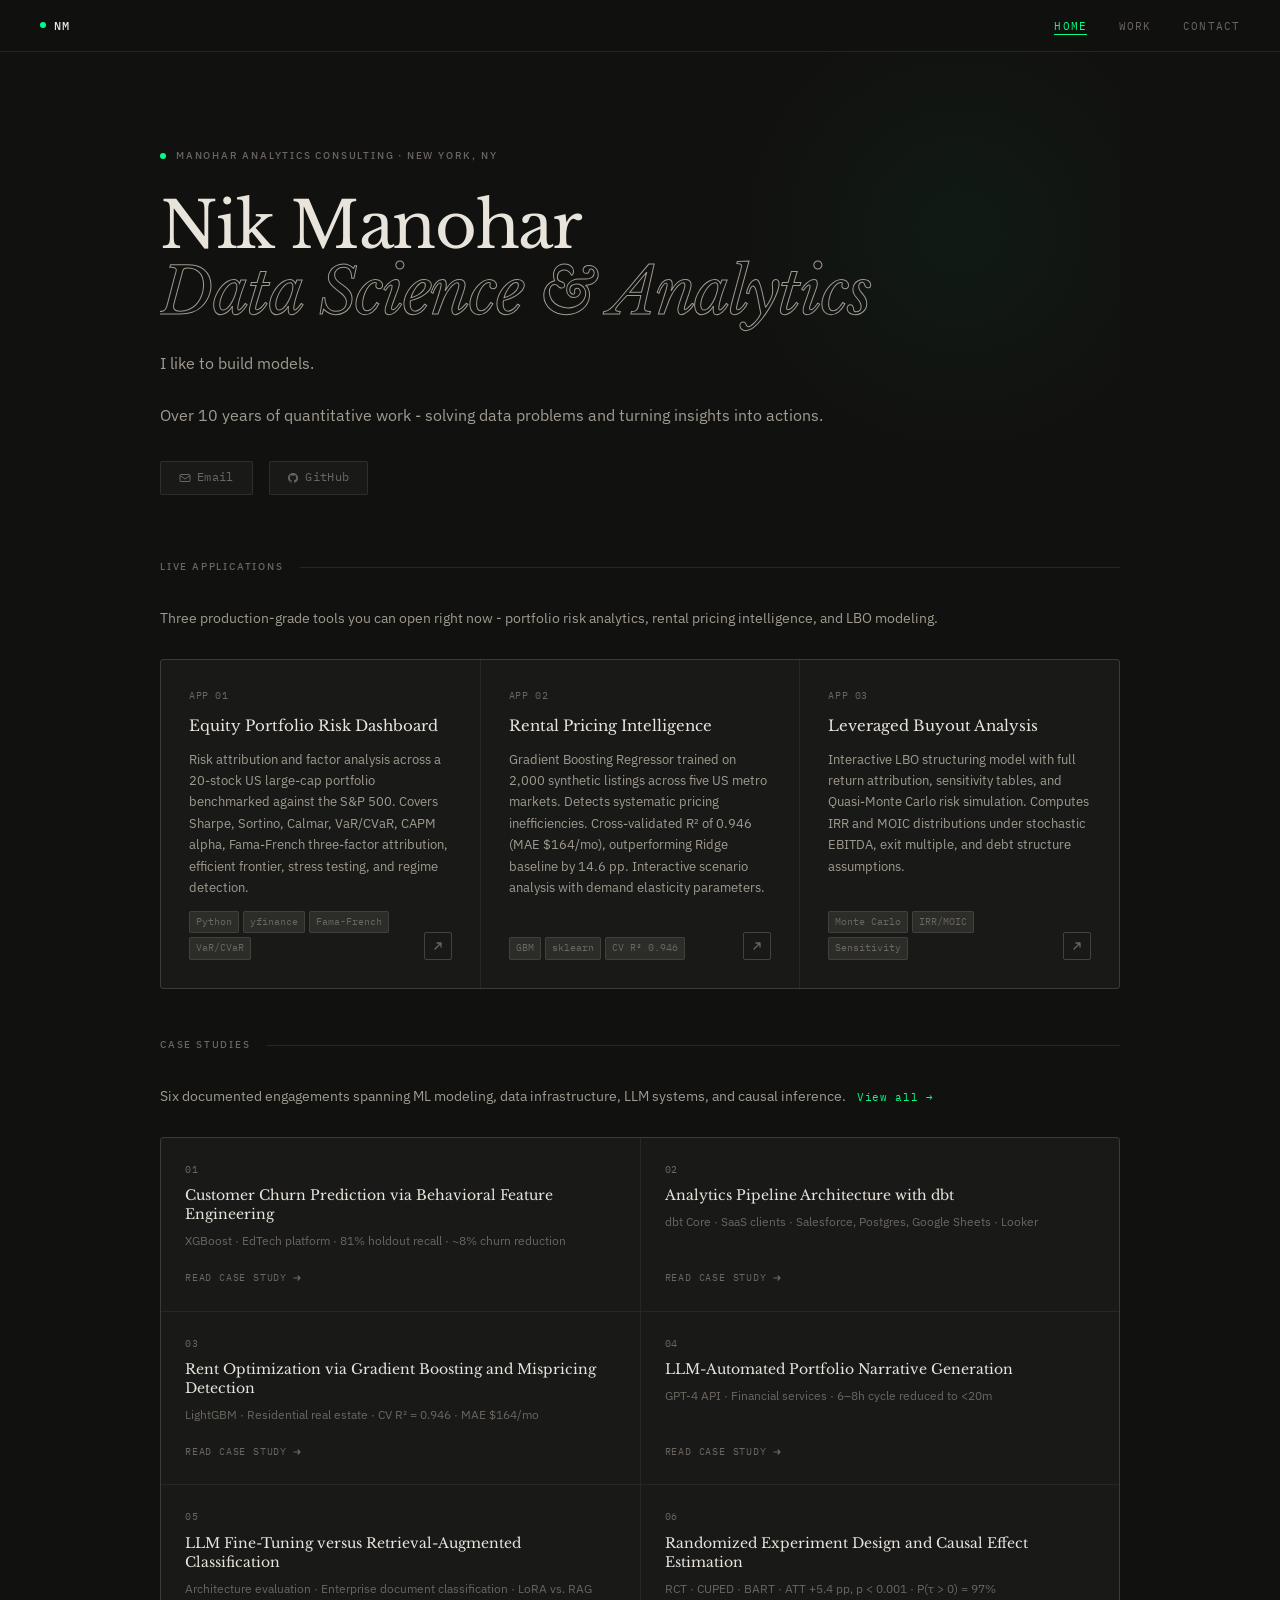
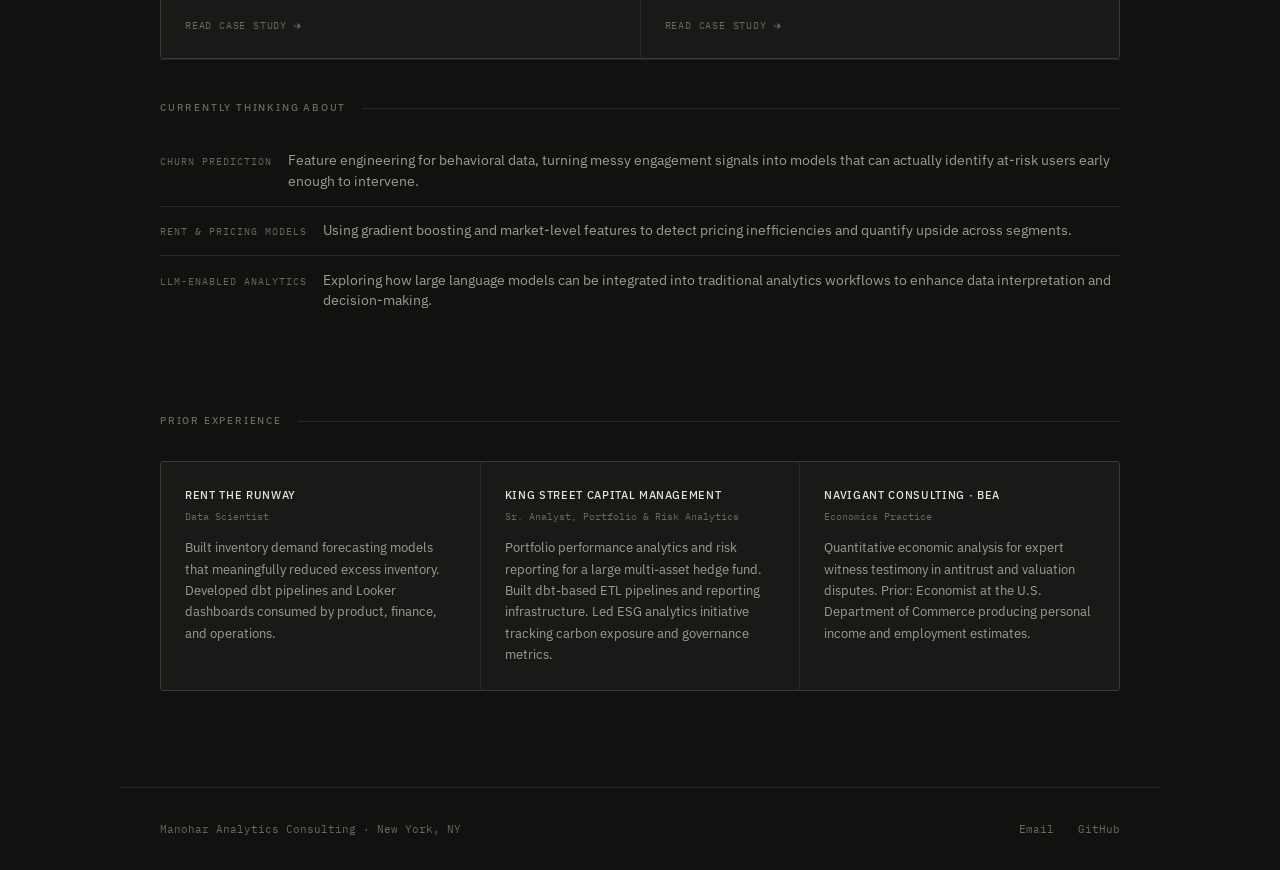
==== commit ee691e9e: "Update index.html" ====
--- a/index.html
+++ b/index.html
@@ -10,7 +10,7 @@
 <style>
 /* ---- HERO ---- */
 .hero {
-  padding: 6rem 0 4rem;
+  padding: 6rem 0 1rem;
   position: relative;
   overflow: hidden;
 }
@@ -56,9 +56,9 @@
 .hero-bio {
   font-size: 16px;
   color: var(--ink-mid);
-  line-height: 1.80;
-  max-width: 62ch;
-  margin-bottom: 2.25rem;
+  line-height: 1.65;
+  max-width: 100%;
+  margin-bottom: 2rem;
 }
 .hero-bio strong { color: var(--ink); font-weight: 500; }
 .hero-contact {
@@ -258,11 +258,12 @@
   <section class="hero">
     <div class="hero-eyebrow fade-up">
       <span class="dot"></span>
-      <span class="label">Manohar Analytics Consulting — New York, NY</span>
+      <span class="label">Manohar Analytics Consulting · New York, NY</span>
     </div>
     <h1 class="hero-name fade-up fade-up-1">Nik Manohar<br><em>Data Science & Analytics</em></h1>
     <p class="hero-bio fade-up fade-up-2">
-      I like to build models. Over 10 years of quantitative work, and over 4 years on my own, all pointed at solving data problems and turning insights into actions. <strong>Python, SQL, dbt, Looker.</strong> Customer analytics, price modeling, LLM systems.
+      I like to build models.<br><br>
+      Over 10 years of quantitative work - solving data problems and turning insights into actions.<br>
     </p>
     <div class="hero-contact fade-up fade-up-3">
       <a class="hero-link" href="mailto:manohar.analytics@proton.me">
@@ -280,8 +281,8 @@
   <div class="section-head fade-up">
     <span class="label">Live Applications</span>
   </div>
-  <p style="font-size:14px;color:var(--ink-mid);margin-bottom:1.75rem;max-width:58ch;line-height:1.7;">
-    Three production-grade tools you can open right now — portfolio risk analytics, rental pricing intelligence, and LBO modeling.
+  <p style="font-size:14px;color:var(--ink-mid);margin-bottom:1.75rem;max-width:100%;line-height:1.7;">
+    Three production-grade tools you can open right now - portfolio risk analytics, rental pricing intelligence, and LBO modeling.
   </p>
 
   <div class="app-grid">
@@ -339,7 +340,7 @@
   <div class="section-head">
     <span class="label">Case Studies</span>
   </div>
-  <p style="font-size:14px;color:var(--ink-mid);margin-bottom:1.75rem;max-width:58ch;line-height:1.7;">
+  <p style="font-size:14px;color:var(--ink-mid);margin-bottom:1.75rem;max-width:100%;line-height:1.7;">
     Six documented engagements spanning ML modeling, data infrastructure, LLM systems, and causal inference.
     <a href="work.html" style="color:var(--accent);text-decoration:none;margin-left:8px;font-family:'IBM Plex Mono',monospace;font-size:11px;letter-spacing:0.06em;">View all →</a>
   </p>
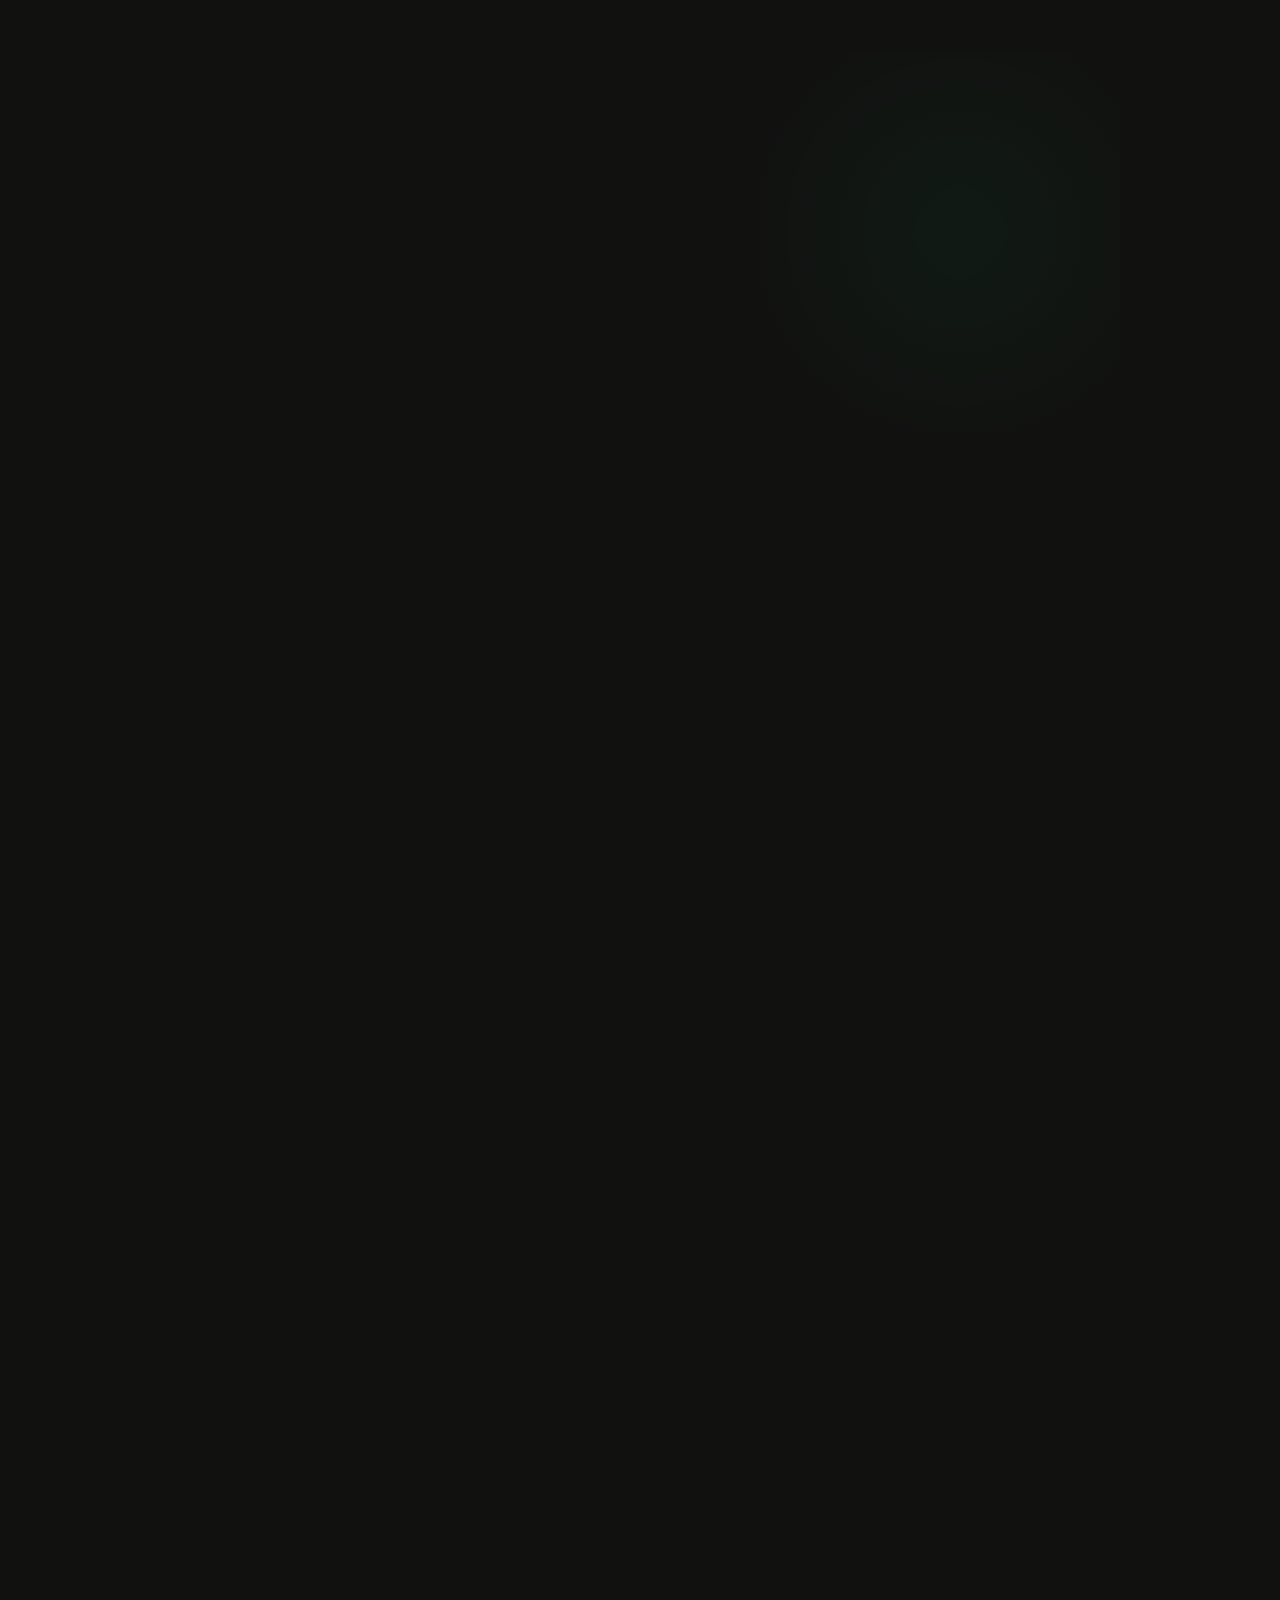
==== commit d7e1fc37: "Update index.html" ====
--- a/index.html
+++ b/index.html
@@ -236,6 +236,51 @@
 .exp-org { font-size: 11px; font-weight: 500; color: var(--ink); letter-spacing: 0.06em; text-transform: uppercase; margin-bottom: 4px; }
 .exp-role { font-family: 'IBM Plex Mono', monospace; font-size: 10px; color: var(--ink-dim); margin-bottom: 0.75rem; }
 .exp-body { font-size: 13px; color: var(--ink-mid); line-height: 1.65; }
+
+/* ================================================================
+   ENTRANCE ANIMATIONS
+================================================================ */
+
+/* Shared keyframe for all hero elements and bio lines */
+@keyframes heroReveal {
+  from { opacity: 0; transform: translateY(10px); }
+  to   { opacity: 1; transform: translateY(0); }
+}
+
+/* Hero blocks (eyebrow, name, contact) */
+.hero-anim {
+  opacity: 0;
+}
+.hero-anim.go {
+  animation: heroReveal 0.9s cubic-bezier(0.25, 0.46, 0.45, 0.94) forwards;
+}
+
+/* Bio sentences - each a display:block span */
+.bio-line {
+  display: block;
+  opacity: 0;
+  transform: translateY(10px);
+  transition: opacity 0.7s cubic-bezier(0.25, 0.46, 0.45, 0.94),
+              transform 0.7s cubic-bezier(0.25, 0.46, 0.45, 0.94);
+}
+.bio-line.go {
+  opacity: 1;
+  transform: translateY(0);
+}
+
+/* Page body / nav / footer */
+@keyframes bodyReveal {
+  from { opacity: 0; }
+  to   { opacity: 1; }
+}
+.site-nav,
+#page-body {
+  opacity: 0;
+}
+.site-nav.go,
+#page-body.go {
+  animation: bodyReveal 1.2s ease forwards;
+}
 </style>
 </head>
 <body>
@@ -254,18 +299,23 @@
 
 <div class="page-wrap">
 
-  <!-- HERO -->
   <section class="hero">
-    <div class="hero-eyebrow fade-up">
+
+    <div class="hero-eyebrow hero-anim">
       <span class="dot"></span>
       <span class="label">Manohar Analytics Consulting · New York, NY</span>
     </div>
-    <h1 class="hero-name fade-up fade-up-1">Nik Manohar<br><em>Data Science & Analytics</em></h1>
-    <p class="hero-bio fade-up fade-up-2">
-      I like to build models.<br><br>
-      Over 10 years of quantitative work - solving data problems and turning insights into actions.<br>
+
+    <h1 class="hero-name hero-anim">Nik Manohar<br><em>Data Science & Analytics</em></h1>
+
+    <!-- Bio: each sentence is a .bio-line and arrives independently -->
+    <p class="hero-bio">
+      <span class="bio-line">I like to build models.</span>
+      <span class="bio-line">&nbsp;</span>
+      <span class="bio-line">Over 10 years of quantitative work - solving data problems and turning insights into actions.</span>
     </p>
-    <div class="hero-contact fade-up fade-up-3">
+
+    <div class="hero-contact hero-anim">
       <a class="hero-link" href="mailto:manohar.analytics@proton.me">
         <svg viewBox="0 0 12 12" fill="none"><rect x="1" y="2.5" width="10" height="7" rx="1" stroke="currentColor" stroke-width="1"/><path d="M1 3.5L6 7l5-3.5" stroke="currentColor" stroke-width="1"/></svg>
         Email
@@ -275,161 +325,162 @@
         GitHub
       </a>
     </div>
+
   </section>
 
-  <!-- LIVE APPS -->
-  <div class="section-head fade-up">
-    <span class="label">Live Applications</span>
-  </div>
-  <p style="font-size:14px;color:var(--ink-mid);margin-bottom:1.75rem;max-width:100%;line-height:1.7;">
-    Three production-grade tools you can open right now - portfolio risk analytics, rental pricing intelligence, and LBO modeling.
-  </p>
-
-  <div class="app-grid">
-    <a href="https://nikmportfolioriskdash.streamlit.app/" target="_blank" class="app-card fade-up fade-up-1">
-      <div class="app-num">APP 01</div>
-      <div class="app-title">Equity Portfolio Risk Dashboard</div>
-      <div class="app-desc">Risk attribution and factor analysis across a 20-stock US large-cap portfolio benchmarked against the S&amp;P 500. Covers Sharpe, Sortino, Calmar, VaR/CVaR, CAPM alpha, Fama-French three-factor attribution, efficient frontier, stress testing, and regime detection.</div>
-      <div class="app-meta">
-        <div class="tag-row">
-          <span class="tag">Python</span>
-          <span class="tag">yfinance</span>
-          <span class="tag">Fama-French</span>
-          <span class="tag">VaR/CVaR</span>
+  <div id="page-body">
+
+    <div class="section-head fade-up">
+      <span class="label">Live Applications</span>
+    </div>
+    <p style="font-size:14px;color:var(--ink-mid);margin-bottom:1.75rem;max-width:100%;line-height:1.7;">
+      Three production-grade tools you can open right now - portfolio risk analytics, rental pricing intelligence, and LBO modeling.
+    </p>
+
+    <div class="app-grid">
+      <a href="https://nikmportfolioriskdash.streamlit.app/" target="_blank" class="app-card fade-up fade-up-1">
+        <div class="app-num">APP 01</div>
+        <div class="app-title">Equity Portfolio Risk Dashboard</div>
+        <div class="app-desc">Risk attribution and factor analysis across a 20-stock US large-cap portfolio benchmarked against the S&amp;P 500. Covers Sharpe, Sortino, Calmar, VaR/CVaR, CAPM alpha, Fama-French three-factor attribution, efficient frontier, stress testing, and regime detection.</div>
+        <div class="app-meta">
+          <div class="tag-row">
+            <span class="tag">Python</span>
+            <span class="tag">yfinance</span>
+            <span class="tag">Fama-French</span>
+            <span class="tag">VaR/CVaR</span>
+          </div>
+          <div class="app-link-icon">
+            <svg viewBox="0 0 10 10" fill="none"><path d="M2 8L8 2M8 2H4M8 2V6" stroke="currentColor" stroke-width="1.3" stroke-linecap="round"/></svg>
+          </div>
         </div>
-        <div class="app-link-icon">
-          <svg viewBox="0 0 10 10" fill="none"><path d="M2 8L8 2M8 2H4M8 2V6" stroke="currentColor" stroke-width="1.3" stroke-linecap="round"/></svg>
+      </a>
+
+      <a href="https://marketpricingintelligence-atvmumeubevb2x8cpbhddx.streamlit.app/" target="_blank" class="app-card fade-up fade-up-2">
+        <div class="app-num">APP 02</div>
+        <div class="app-title">Rental Pricing Intelligence</div>
+        <div class="app-desc">Gradient Boosting Regressor trained on 2,000 synthetic listings across five US metro markets. Detects systematic pricing inefficiencies. Cross-validated R² of 0.946 (MAE $164/mo), outperforming Ridge baseline by 14.6 pp. Interactive scenario analysis with demand elasticity parameters.</div>
+        <div class="app-meta">
+          <div class="tag-row">
+            <span class="tag">GBM</span>
+            <span class="tag">sklearn</span>
+            <span class="tag">CV R² 0.946</span>
+          </div>
+          <div class="app-link-icon">
+            <svg viewBox="0 0 10 10" fill="none"><path d="M2 8L8 2M8 2H4M8 2V6" stroke="currentColor" stroke-width="1.3" stroke-linecap="round"/></svg>
+          </div>
+        </div>
+      </a>
+
+      <a href="https://nikmlbo.streamlit.app/" target="_blank" class="app-card fade-up fade-up-3">
+        <div class="app-num">APP 03</div>
+        <div class="app-title">Leveraged Buyout Analysis</div>
+        <div class="app-desc">Interactive LBO structuring model with full return attribution, sensitivity tables, and Quasi-Monte Carlo risk simulation. Computes IRR and MOIC distributions under stochastic EBITDA, exit multiple, and debt structure assumptions.</div>
+        <div class="app-meta">
+          <div class="tag-row">
+            <span class="tag">Monte Carlo</span>
+            <span class="tag">IRR/MOIC</span>
+            <span class="tag">Sensitivity</span>
+          </div>
+          <div class="app-link-icon">
+            <svg viewBox="0 0 10 10" fill="none"><path d="M2 8L8 2M8 2H4M8 2V6" stroke="currentColor" stroke-width="1.3" stroke-linecap="round"/></svg>
+          </div>
+        </div>
+      </a>
+    </div>
+
+    <div class="section-head">
+      <span class="label">Case Studies</span>
+    </div>
+    <p style="font-size:14px;color:var(--ink-mid);margin-bottom:1.75rem;max-width:100%;line-height:1.7;">
+      Six documented engagements spanning ML modeling, data infrastructure, LLM systems, and causal inference.
+      <a href="work.html" style="color:var(--accent);text-decoration:none;margin-left:8px;font-family:'IBM Plex Mono',monospace;font-size:11px;letter-spacing:0.06em;">View all →</a>
+    </p>
+
+    <div class="work-preview">
+      <a href="cs-churn.html" class="work-card">
+        <div class="work-num">01</div>
+        <div class="work-title">Customer Churn Prediction via Behavioral Feature Engineering</div>
+        <div class="work-sub">XGBoost · EdTech platform · 81% holdout recall · ~8% churn reduction</div>
+        <div class="work-arrow">Read case study <svg width="10" height="10" viewBox="0 0 10 10" fill="none"><path d="M2 5h6M6 3l2 2-2 2" stroke="currentColor" stroke-width="1.2" stroke-linecap="round" stroke-linejoin="round"/></svg></div>
+      </a>
+      <a href="cs-dbt.html" class="work-card">
+        <div class="work-num">02</div>
+        <div class="work-title">Analytics Pipeline Architecture with dbt</div>
+        <div class="work-sub">dbt Core · SaaS clients · Salesforce, Postgres, Google Sheets · Looker</div>
+        <div class="work-arrow">Read case study <svg width="10" height="10" viewBox="0 0 10 10" fill="none"><path d="M2 5h6M6 3l2 2-2 2" stroke="currentColor" stroke-width="1.2" stroke-linecap="round" stroke-linejoin="round"/></svg></div>
+      </a>
+      <a href="cs-rent.html" class="work-card">
+        <div class="work-num">03</div>
+        <div class="work-title">Rent Optimization via Gradient Boosting and Mispricing Detection</div>
+        <div class="work-sub">LightGBM · Residential real estate · CV R² = 0.946 · MAE $164/mo</div>
+        <div class="work-arrow">Read case study <svg width="10" height="10" viewBox="0 0 10 10" fill="none"><path d="M2 5h6M6 3l2 2-2 2" stroke="currentColor" stroke-width="1.2" stroke-linecap="round" stroke-linejoin="round"/></svg></div>
+      </a>
+      <a href="cs-llm.html" class="work-card">
+        <div class="work-num">04</div>
+        <div class="work-title">LLM-Automated Portfolio Narrative Generation</div>
+        <div class="work-sub">GPT-4 API · Financial services · 6–8h cycle reduced to &lt;20m</div>
+        <div class="work-arrow">Read case study <svg width="10" height="10" viewBox="0 0 10 10" fill="none"><path d="M2 5h6M6 3l2 2-2 2" stroke="currentColor" stroke-width="1.2" stroke-linecap="round" stroke-linejoin="round"/></svg></div>
+      </a>
+      <a href="cs-arch.html" class="work-card">
+        <div class="work-num">05</div>
+        <div class="work-title">LLM Fine-Tuning versus Retrieval-Augmented Classification</div>
+        <div class="work-sub">Architecture evaluation · Enterprise document classification · LoRA vs. RAG</div>
+        <div class="work-arrow">Read case study <svg width="10" height="10" viewBox="0 0 10 10" fill="none"><path d="M2 5h6M6 3l2 2-2 2" stroke="currentColor" stroke-width="1.2" stroke-linecap="round" stroke-linejoin="round"/></svg></div>
+      </a>
+      <a href="cs-rct.html" class="work-card">
+        <div class="work-num">06</div>
+        <div class="work-title">Randomized Experiment Design and Causal Effect Estimation</div>
+        <div class="work-sub">RCT · CUPED · BART · ATT +5.4 pp, p &lt; 0.001 · P(τ &gt; 0) = 97%</div>
+        <div class="work-arrow">Read case study <svg width="10" height="10" viewBox="0 0 10 10" fill="none"><path d="M2 5h6M6 3l2 2-2 2" stroke="currentColor" stroke-width="1.2" stroke-linecap="round" stroke-linejoin="round"/></svg></div>
+      </a>
+    </div>
+
+    <div class="thinking-section fade-up">
+      <div class="section-head" style="padding-top:0;margin-bottom:1.25rem;">
+        <span class="label">Currently thinking about</span>
+      </div>
+      <div class="thinking-items">
+        <div class="thinking-item">
+          <span class="thinking-label">Churn Prediction</span>
+          <span class="thinking-text">Feature engineering for behavioral data, turning messy engagement signals into models that can actually identify at-risk users early enough to intervene.</span>
+        </div>
+        <div class="thinking-item">
+          <span class="thinking-label">Rent & Pricing Models</span>
+          <span class="thinking-text">Using gradient boosting and market-level features to detect pricing inefficiencies and quantify upside across segments.</span>
+        </div>
+        <div class="thinking-item">
+          <span class="thinking-label">LLM-Enabled Analytics</span>
+          <span class="thinking-text">Exploring how large language models can be integrated into traditional analytics workflows to enhance data interpretation and decision-making.</span>
         </div>
       </div>
-    </a>
-
-    <a href="https://marketpricingintelligence-atvmumeubevb2x8cpbhddx.streamlit.app/" target="_blank" class="app-card fade-up fade-up-2">
-      <div class="app-num">APP 02</div>
-      <div class="app-title">Rental Pricing Intelligence</div>
-      <div class="app-desc">Gradient Boosting Regressor trained on 2,000 synthetic listings across five US metro markets. Detects systematic pricing inefficiencies. Cross-validated R² of 0.946 (MAE $164/mo), outperforming Ridge baseline by 14.6 pp. Interactive scenario analysis with demand elasticity parameters.</div>
-      <div class="app-meta">
-        <div class="tag-row">
-          <span class="tag">GBM</span>
-          <span class="tag">sklearn</span>
-          <span class="tag">CV R² 0.946</span>
-        </div>
-        <div class="app-link-icon">
-          <svg viewBox="0 0 10 10" fill="none"><path d="M2 8L8 2M8 2H4M8 2V6" stroke="currentColor" stroke-width="1.3" stroke-linecap="round"/></svg>
-        </div>
+    </div>
+
+    <div class="section-head">
+      <span class="label">Prior Experience</span>
+    </div>
+    <div class="exp-grid">
+      <div class="exp-card">
+        <div class="exp-org">Rent the Runway</div>
+        <div class="exp-role">Data Scientist</div>
+        <div class="exp-body">Built inventory demand forecasting models that meaningfully reduced excess inventory. Developed dbt pipelines and Looker dashboards consumed by product, finance, and operations.</div>
       </div>
-    </a>
-
-    <a href="https://nikmlbo.streamlit.app/" target="_blank" class="app-card fade-up fade-up-3">
-      <div class="app-num">APP 03</div>
-      <div class="app-title">Leveraged Buyout Analysis</div>
-      <div class="app-desc">Interactive LBO structuring model with full return attribution, sensitivity tables, and Quasi-Monte Carlo risk simulation. Computes IRR and MOIC distributions under stochastic EBITDA, exit multiple, and debt structure assumptions.</div>
-      <div class="app-meta">
-        <div class="tag-row">
-          <span class="tag">Monte Carlo</span>
-          <span class="tag">IRR/MOIC</span>
-          <span class="tag">Sensitivity</span>
-        </div>
-        <div class="app-link-icon">
-          <svg viewBox="0 0 10 10" fill="none"><path d="M2 8L8 2M8 2H4M8 2V6" stroke="currentColor" stroke-width="1.3" stroke-linecap="round"/></svg>
-        </div>
+      <div class="exp-card">
+        <div class="exp-org">King Street Capital Management</div>
+        <div class="exp-role">Sr. Analyst, Portfolio & Risk Analytics</div>
+        <div class="exp-body">Portfolio performance analytics and risk reporting for a large multi-asset hedge fund. Built dbt-based ETL pipelines and reporting infrastructure. Led ESG analytics initiative tracking carbon exposure and governance metrics.</div>
       </div>
-    </a>
-  </div>
-
-  <!-- WORK PREVIEW -->
-  <div class="section-head">
-    <span class="label">Case Studies</span>
-  </div>
-  <p style="font-size:14px;color:var(--ink-mid);margin-bottom:1.75rem;max-width:100%;line-height:1.7;">
-    Six documented engagements spanning ML modeling, data infrastructure, LLM systems, and causal inference.
-    <a href="work.html" style="color:var(--accent);text-decoration:none;margin-left:8px;font-family:'IBM Plex Mono',monospace;font-size:11px;letter-spacing:0.06em;">View all →</a>
-  </p>
-
-  <div class="work-preview">
-    <a href="cs-churn.html" class="work-card">
-      <div class="work-num">01</div>
-      <div class="work-title">Customer Churn Prediction via Behavioral Feature Engineering</div>
-      <div class="work-sub">XGBoost · EdTech platform · 81% holdout recall · ~8% churn reduction</div>
-      <div class="work-arrow">Read case study <svg width="10" height="10" viewBox="0 0 10 10" fill="none"><path d="M2 5h6M6 3l2 2-2 2" stroke="currentColor" stroke-width="1.2" stroke-linecap="round" stroke-linejoin="round"/></svg></div>
-    </a>
-    <a href="cs-dbt.html" class="work-card">
-      <div class="work-num">02</div>
-      <div class="work-title">Analytics Pipeline Architecture with dbt</div>
-      <div class="work-sub">dbt Core · SaaS clients · Salesforce, Postgres, Google Sheets · Looker</div>
-      <div class="work-arrow">Read case study <svg width="10" height="10" viewBox="0 0 10 10" fill="none"><path d="M2 5h6M6 3l2 2-2 2" stroke="currentColor" stroke-width="1.2" stroke-linecap="round" stroke-linejoin="round"/></svg></div>
-    </a>
-    <a href="cs-rent.html" class="work-card">
-      <div class="work-num">03</div>
-      <div class="work-title">Rent Optimization via Gradient Boosting and Mispricing Detection</div>
-      <div class="work-sub">LightGBM · Residential real estate · CV R² = 0.946 · MAE $164/mo</div>
-      <div class="work-arrow">Read case study <svg width="10" height="10" viewBox="0 0 10 10" fill="none"><path d="M2 5h6M6 3l2 2-2 2" stroke="currentColor" stroke-width="1.2" stroke-linecap="round" stroke-linejoin="round"/></svg></div>
-    </a>
-    <a href="cs-llm.html" class="work-card">
-      <div class="work-num">04</div>
-      <div class="work-title">LLM-Automated Portfolio Narrative Generation</div>
-      <div class="work-sub">GPT-4 API · Financial services · 6–8h cycle reduced to &lt;20m</div>
-      <div class="work-arrow">Read case study <svg width="10" height="10" viewBox="0 0 10 10" fill="none"><path d="M2 5h6M6 3l2 2-2 2" stroke="currentColor" stroke-width="1.2" stroke-linecap="round" stroke-linejoin="round"/></svg></div>
-    </a>
-    <a href="cs-arch.html" class="work-card">
-      <div class="work-num">05</div>
-      <div class="work-title">LLM Fine-Tuning versus Retrieval-Augmented Classification</div>
-      <div class="work-sub">Architecture evaluation · Enterprise document classification · LoRA vs. RAG</div>
-      <div class="work-arrow">Read case study <svg width="10" height="10" viewBox="0 0 10 10" fill="none"><path d="M2 5h6M6 3l2 2-2 2" stroke="currentColor" stroke-width="1.2" stroke-linecap="round" stroke-linejoin="round"/></svg></div>
-    </a>
-    <a href="cs-rct.html" class="work-card">
-      <div class="work-num">06</div>
-      <div class="work-title">Randomized Experiment Design and Causal Effect Estimation</div>
-      <div class="work-sub">RCT · CUPED · BART · ATT +5.4 pp, p &lt; 0.001 · P(τ &gt; 0) = 97%</div>
-      <div class="work-arrow">Read case study <svg width="10" height="10" viewBox="0 0 10 10" fill="none"><path d="M2 5h6M6 3l2 2-2 2" stroke="currentColor" stroke-width="1.2" stroke-linecap="round" stroke-linejoin="round"/></svg></div>
-    </a>
-  </div>
-
-  <!-- CURRENTLY THINKING ABOUT -->
-  <div class="thinking-section fade-up">
-    <div class="section-head" style="padding-top:0;margin-bottom:1.25rem;">
-      <span class="label">Currently thinking about</span>
-    </div>
-    <div class="thinking-items">
-      <div class="thinking-item">
-        <span class="thinking-label">Churn Prediction</span>
-        <span class="thinking-text">Feature engineering for behavioral data, turning messy engagement signals into models that can actually identify at-risk users early enough to intervene.</span>
+      <div class="exp-card">
+        <div class="exp-org">Navigant Consulting · BEA</div>
+        <div class="exp-role">Economics Practice</div>
+        <div class="exp-body">Quantitative economic analysis for expert witness testimony in antitrust and valuation disputes. Prior: Economist at the U.S. Department of Commerce producing personal income and employment estimates.</div>
       </div>
-      <div class="thinking-item">
-        <span class="thinking-label">Rent & Pricing Models</span>
-        <span class="thinking-text">Using gradient boosting and market-level features to detect pricing inefficiencies and quantify upside across segments.</span>
-      </div>
-      <div class="thinking-item">
-        <span class="thinking-label">LLM-Enabled Analytics</span>
-        <span class="thinking-text">Exploring how large language models can be integrated into traditional analytics workflows to enhance data interpretation and decision-making.</span>
-      </div>
-    </div>
-  </div>
-
-  <!-- EXPERIENCE -->
-  <div class="section-head">
-    <span class="label">Prior Experience</span>
-  </div>
-  <div class="exp-grid">
-    <div class="exp-card">
-      <div class="exp-org">Rent the Runway</div>
-      <div class="exp-role">Data Scientist</div>
-      <div class="exp-body">Built inventory demand forecasting models that meaningfully reduced excess inventory. Developed dbt pipelines and Looker dashboards consumed by product, finance, and operations.</div>
-    </div>
-    <div class="exp-card">
-      <div class="exp-org">King Street Capital Management</div>
-      <div class="exp-role">Sr. Analyst, Portfolio & Risk Analytics</div>
-      <div class="exp-body">Portfolio performance analytics and risk reporting for a large multi-asset hedge fund. Built dbt-based ETL pipelines and reporting infrastructure. Led ESG analytics initiative tracking carbon exposure and governance metrics.</div>
-    </div>
-    <div class="exp-card">
-      <div class="exp-org">Navigant Consulting · BEA</div>
-      <div class="exp-role">Economics Practice</div>
-      <div class="exp-body">Quantitative economic analysis for expert witness testimony in antitrust and valuation disputes. Prior: Economist at the U.S. Department of Commerce producing personal income and employment estimates.</div>
-    </div>
-  </div>
-
-</div>
-
-<footer>
+    </div>
+
+  </div><!-- /#page-body -->
+
+</div><!-- /.page-wrap -->
+
+<footer id="site-footer" style="opacity:0;">
   <div class="site-footer">
     <div class="footer-left">Manohar Analytics Consulting · New York, NY</div>
     <div class="footer-links">
@@ -442,7 +493,54 @@
 <div class="cursor-glow" id="cursorGlow"></div>
 
 <script>
-// Cursor glow
+// ── TIMING CONFIG - only touch these numbers ─────────────────
+var INITIAL_DELAY = 1500;  // ms blank page before anything appears
+var INCREMENT     = 600;   // ms between each hero element
+var BIO_INCREMENT = 400;   // ms between each bio sentence
+// ────────────────────────────────────────────────────────────
+
+// Collect the staggered elements in order:
+// eyebrow, name, bio line 1, bio line 2, bio line 3, contact
+var heroBlocks = Array.from(document.querySelectorAll('.hero-anim'));
+var bioLines   = Array.from(document.querySelectorAll('.bio-line'));
+
+// Build a flat sequence: eyebrow → name → bio[0] → bio[1] → bio[2] → contact
+// We interleave: heroBlocks[0], heroBlocks[1], then bio lines, then heroBlocks[2]
+var sequence = [
+  { el: heroBlocks[0], delay: INITIAL_DELAY },                        // eyebrow
+  { el: heroBlocks[1], delay: INITIAL_DELAY + INCREMENT },            // name
+];
+
+// Bio sentences follow name
+bioLines.forEach(function (line, i) {
+  sequence.push({
+    el: line,
+    delay: INITIAL_DELAY + INCREMENT * 2 + BIO_INCREMENT * i,
+    isBio: true
+  });
+});
+
+// Contact follows last bio line
+var contactDelay = INITIAL_DELAY + INCREMENT * 2 + BIO_INCREMENT * bioLines.length + INCREMENT;
+sequence.push({ el: heroBlocks[2], delay: contactDelay });            // contact
+
+// Fire each item
+sequence.forEach(function (item) {
+  setTimeout(function () {
+    item.el.classList.add('go');
+  }, item.delay);
+});
+
+// Rest of page reveals after contact settles
+var HERO_DONE = contactDelay + 900 + 200;
+setTimeout(function () {
+  document.querySelector('.site-nav').classList.add('go');
+  document.getElementById('page-body').classList.add('go');
+  document.getElementById('site-footer').style.animation = 'bodyReveal 1.2s ease forwards';
+}, HERO_DONE);
+
+// ── EXISTING SCRIPTS (unchanged) ────────────────────────────
+
 const glow = document.getElementById('cursorGlow');
 let glowVisible = false;
 document.addEventListener('mousemove', (e) => {
@@ -452,7 +550,6 @@
 });
 document.addEventListener('mouseleave', () => { glow.style.opacity = '0'; glowVisible = false; });
 
-// Animated stat counters
 function animateCounter(el, target, suffix, prefix, duration) {
   const start = performance.now();
   function step(now) {
@@ -492,4 +589,4 @@
 }
 </script>
 </body>
-</html>
+</html>
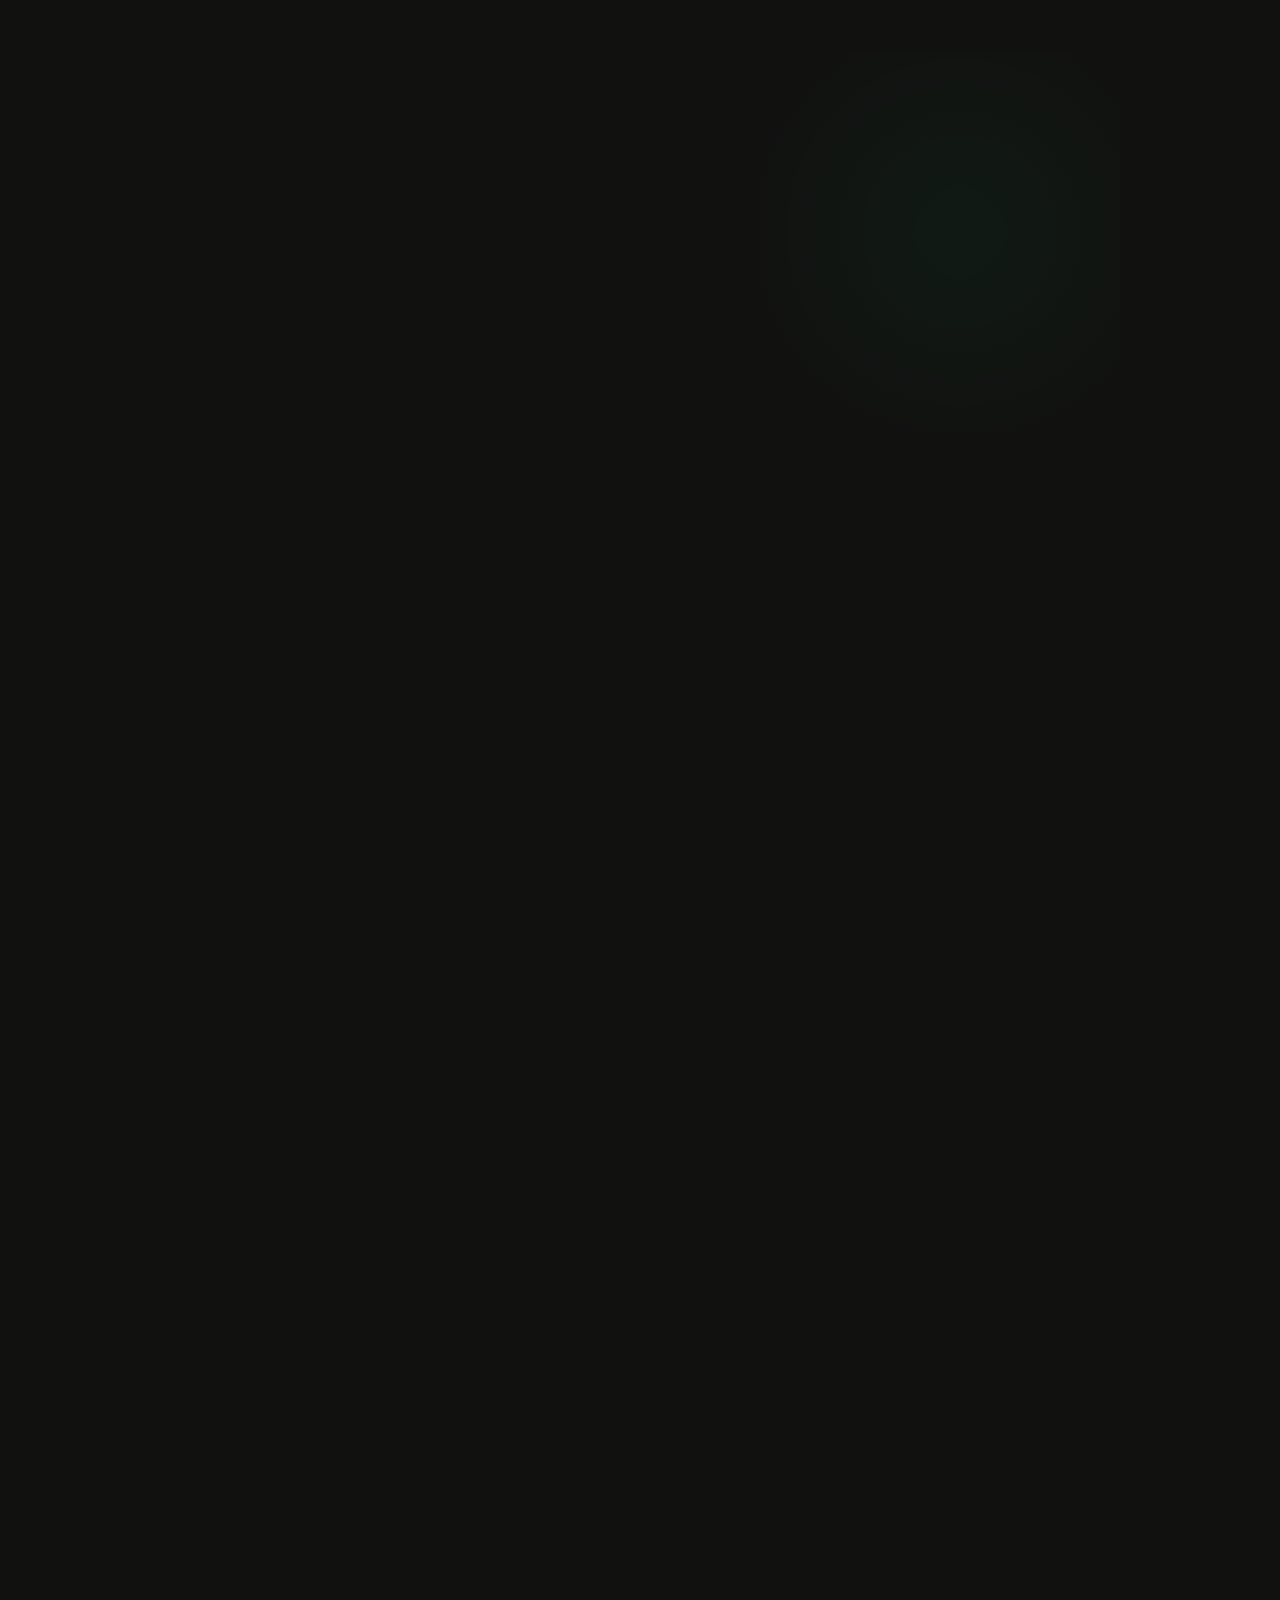
==== commit a7823101: "Update print statement from 'Hello' to 'Goodbye'" ====
--- a/index.html
+++ b/index.html
@@ -310,8 +310,6 @@
 
     <!-- Bio: each sentence is a .bio-line and arrives independently -->
     <p class="hero-bio">
-      <span class="bio-line">I like to build models.</span>
-      <span class="bio-line">&nbsp;</span>
       <span class="bio-line">Over 10 years of quantitative work - solving data problems and turning insights into actions.</span>
     </p>
 
@@ -589,4 +587,4 @@
 }
 </script>
 </body>
-</html>+</html>
